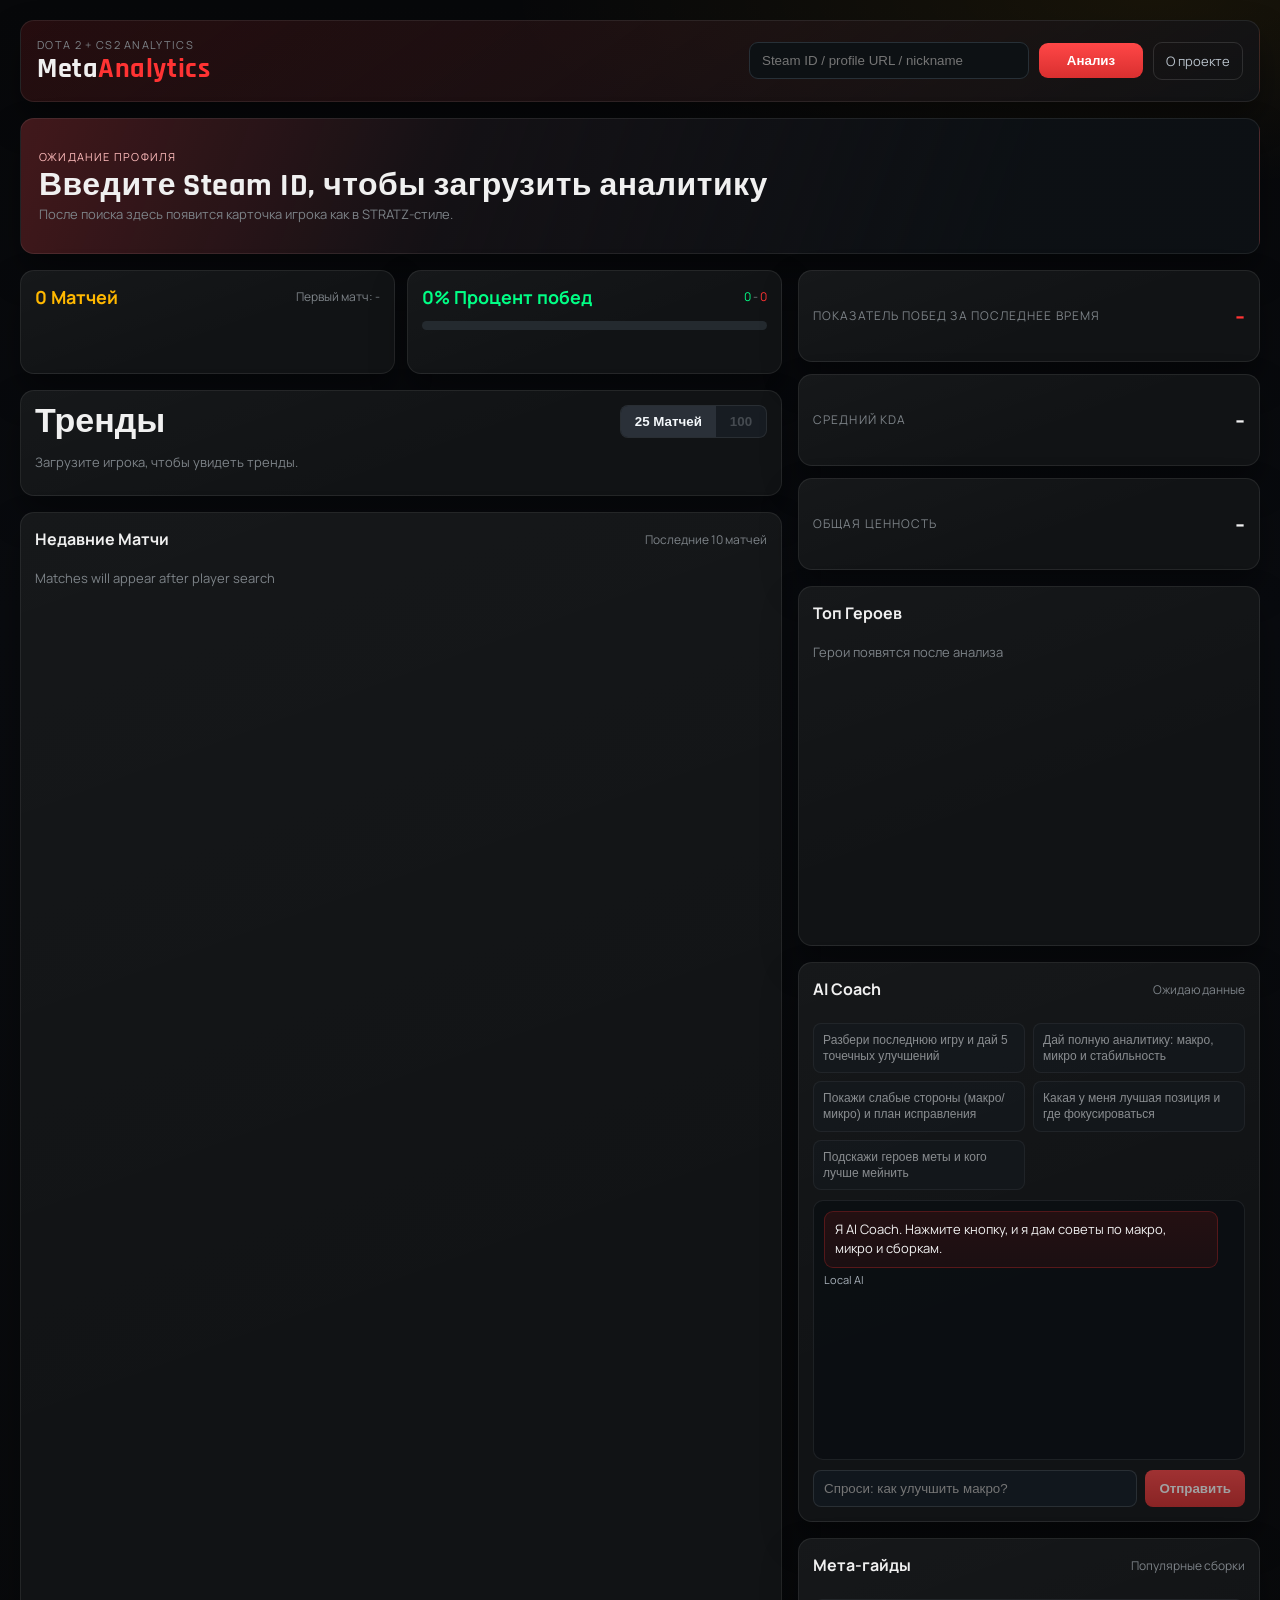
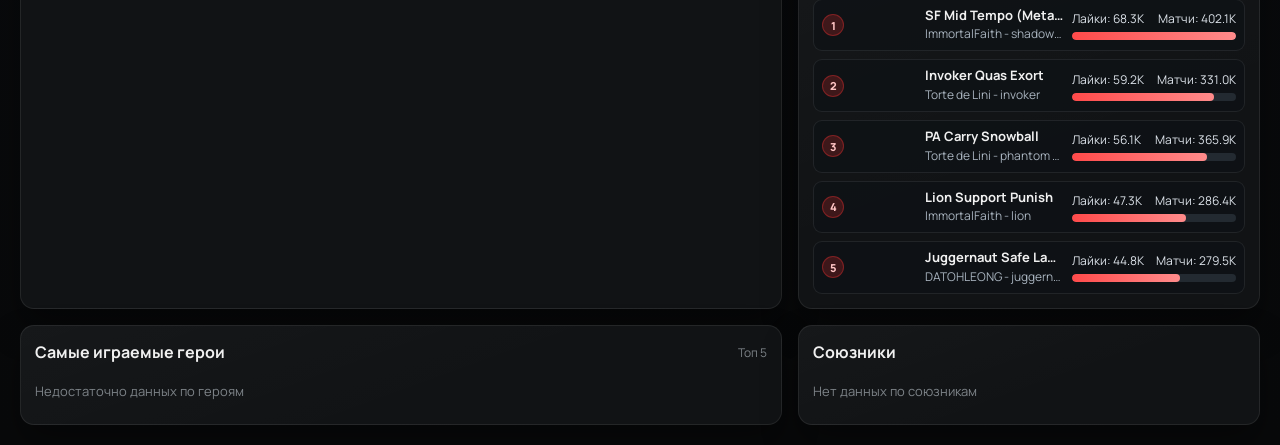
==== templates/index.html @ 041ebafa "Meta Analytics: рабочая версия, готовая к деплою Структура приведена к раскладке, которую ожидает Fa" ====
﻿<!DOCTYPE html>
<html lang="ru">
<head>
    <meta charset="UTF-8">
    <meta name="viewport" content="width=device-width, initial-scale=1.0">
    <title>Meta Analytics</title>
    <link rel="stylesheet" href="/static/style.css?v=dashboard-stability-v6">
    <script src="/static/vendor/react.production.min.js"></script>
    <script src="/static/vendor/react-dom.production.min.js"></script>
    <script src="/static/vendor/babel.min.js"></script>
</head>
<body>
    <div id="root">
        <div class="panel error-panel">Загрузка интерфейса Meta Analytics...</div>
    </div>

    <script type="text/babel" data-presets="env,react" src="/static/components/AppHeader.js?v=dashboard-stability-v6"></script>
    <script type="text/babel" data-presets="env,react" src="/static/components/PlayerBanner.js?v=dashboard-stability-v6"></script>
    <script type="text/babel" data-presets="env,react" src="/static/components/PerformanceStrip.js?v=dashboard-stability-v6"></script>
    <script type="text/babel" data-presets="env,react" src="/static/components/OverviewCards.js?v=dashboard-stability-v6"></script>
    <script type="text/babel" data-presets="env,react" src="/static/components/TopHeroesCard.js?v=dashboard-stability-v6"></script>
    <script type="text/babel" data-presets="env,react" src="/static/components/MatchesTable.js?v=dashboard-stability-v6"></script>
    <script type="text/babel" data-presets="env,react" src="/static/components/TrendsPanel.js?v=dashboard-stability-v6"></script>
    <script type="text/babel" data-presets="env,react" src="/static/components/MostPlayedHeroesPanel.js?v=dashboard-stability-v6"></script>
    <script type="text/babel" data-presets="env,react" src="/static/components/AlliesPanel.js?v=dashboard-stability-v6"></script>
    <script type="text/babel" data-presets="env,react" src="/static/components/ActivityPanel.js?v=dashboard-stability-v6"></script>
    <script type="text/babel" data-presets="env,react" src="/static/components/AICoachPanel.js?v=dashboard-stability-v6"></script>
    <script type="text/babel" data-presets="env,react" src="/static/components/MetaGuidesPanel.js?v=dashboard-stability-v6"></script>
    <script type="text/babel" data-presets="env,react" src="/static/script.js?v=dashboard-stability-v6"></script>
    <script>
        window.setTimeout(function () {
            var root = document.getElementById("root");
            if (!root) return;
            var hasApp = root.querySelector(".app-shell");
            var hasKnownError = root.querySelector(".error-panel");
            if (!hasApp && hasKnownError && root.textContent.indexOf("Загрузка интерфейса") >= 0) {
                root.innerHTML =
                    '<div class="panel error-panel">Интерфейс не загрузился. Обновите страницу. Если проблема повторится, перезапустите локальный сервер.</div>';
            }
        }, 8000);
    </script>
</body>
</html>
---- static/style.css ----
﻿@import url("https://fonts.googleapis.com/css2?family=Manrope:wght@400;600;700;800&family=Rajdhani:wght@600;700&display=swap");

:root {
    --bg-dark: #08090a;
    --bg-soft: #0c1014;
    --card-bg: #111315;
    --card-bg-soft: #13181c;
    --accent-red: #ff3333;
    --accent-red-soft: rgba(255, 51, 51, 0.18);
    --text-main: #f0f0f0;
    --text-dim: #7d8388;
    --border-soft: rgba(255, 255, 255, 0.08);
    --good: #00ff85;
    --warn: #ffb800;
    --layout-main: 1.65fr;
    --layout-side: 1fr;
    --panel-gap: 16px;
    --panel-pad: 14px;
}

* {
    box-sizing: border-box;
}

body {
    margin: 0;
    padding: 20px;
    color: var(--text-main);
    font-family: "Manrope", sans-serif;
    background:
        radial-gradient(1200px 360px at 10% -20%, rgba(255, 51, 51, 0.14), transparent 70%),
        radial-gradient(900px 260px at 90% 0%, rgba(255, 184, 0, 0.07), transparent 72%),
        linear-gradient(180deg, #07080a, #090b0f 30%, #08090a 100%);
}

.app-shell {
    max-width: 1360px;
    margin: 0 auto;
    display: grid;
    gap: 16px;
}

.panel {
    background: linear-gradient(160deg, rgba(255, 255, 255, 0.02), transparent 60%), var(--card-bg);
    border: 1px solid var(--border-soft);
    border-radius: 14px;
    box-shadow: 0 18px 35px rgba(0, 0, 0, 0.35);
}

.top-nav {
    padding: 16px;
    display: flex;
    justify-content: space-between;
    align-items: center;
    gap: 14px;
    background: linear-gradient(145deg, rgba(255, 51, 51, 0.12), rgba(17, 19, 21, 0.95));
}

.brand-block {
    display: grid;
    gap: 2px;
}

.brand-eyebrow {
    margin: 0;
    color: var(--text-dim);
    font-size: 11px;
    text-transform: uppercase;
    letter-spacing: 0.12em;
}

.brand-title {
    margin: 0;
    font-size: 28px;
    line-height: 1.1;
    font-weight: 800;
    font-family: "Rajdhani", sans-serif;
    letter-spacing: 0.02em;
}

.brand-title a {
    color: inherit;
    text-decoration: none;
}

.brand-title span {
    color: var(--accent-red);
}

.search-controls {
    display: flex;
    gap: 10px;
    align-items: center;
}

.search-input {
    min-width: 280px;
    background: #0d1114;
    border: 1px solid #273037;
    color: var(--text-main);
    padding: 10px 12px;
    border-radius: 9px;
    outline: none;
    transition: border-color 0.2s ease, box-shadow 0.2s ease;
}

.search-input:focus {
    border-color: rgba(255, 51, 51, 0.5);
    box-shadow: 0 0 0 3px rgba(255, 51, 51, 0.13);
}

.search-button {
    border: none;
    border-radius: 9px;
    background: linear-gradient(180deg, #ff4747, #d92f2f);
    color: #fff;
    padding: 10px 16px;
    font-weight: 700;
    cursor: pointer;
    min-width: 104px;
    transition: transform 0.15s ease, filter 0.2s ease;
}

.search-button:hover {
    filter: brightness(1.06);
}

.search-button:active {
    transform: translateY(1px);
}

.search-button:disabled {
    opacity: 0.7;
    cursor: not-allowed;
}

.search-link {
    color: #b8c1ca;
    text-decoration: none;
    font-size: 13px;
    border: 1px solid rgba(255, 255, 255, 0.12);
    border-radius: 9px;
    padding: 9px 12px;
    transition: border-color 0.2s ease, color 0.2s ease;
}

.search-link:hover {
    color: #f0f4f7;
    border-color: rgba(0, 255, 133, 0.45);
}

.error-panel {
    padding: 12px 14px;
    border-color: rgba(255, 51, 51, 0.5);
    background: linear-gradient(160deg, rgba(255, 51, 51, 0.16), rgba(34, 16, 16, 0.95));
    color: #ffd5d5;
}

.hero-banner {
    padding: 18px;
    display: flex;
    justify-content: space-between;
    align-items: center;
    gap: 16px;
    background:
        linear-gradient(110deg, rgba(255, 51, 51, 0.22), rgba(255, 51, 51, 0.03) 35%, rgba(12, 16, 20, 0.95) 80%),
        var(--bg-soft);
}

.hero-banner-empty {
    min-height: 136px;
}

.hero-banner-main {
    display: flex;
    align-items: center;
    gap: 14px;
}

.hero-avatar {
    width: 88px;
    height: 88px;
    border-radius: 14px;
    border: 2px solid rgba(255, 51, 51, 0.55);
}

.hero-status {
    margin: 0;
    color: #ffbcbc;
    font-size: 11px;
    text-transform: uppercase;
    letter-spacing: 0.11em;
}

.hero-name {
    margin: 4px 0 2px;
    font-size: 32px;
    line-height: 1.1;
    font-family: "Rajdhani", sans-serif;
    letter-spacing: 0.015em;
}

.hero-subline {
    margin: 0;
    color: var(--text-dim);
    font-size: 13px;
}

.hero-banner-meta {
    display: grid;
    grid-template-columns: repeat(4, minmax(120px, 1fr));
    gap: 10px;
    width: min(640px, 100%);
}

.hero-meta-item {
    background: rgba(17, 19, 21, 0.78);
    border: 1px solid rgba(255, 255, 255, 0.1);
    border-radius: 10px;
    padding: 10px;
    display: grid;
    gap: 4px;
}

.hero-meta-item span {
    color: var(--text-dim);
    font-size: 12px;
}

.hero-meta-item b {
    font-size: 16px;
}

.rank-value {
    display: flex;
    align-items: center;
    gap: 8px;
    min-width: 0;
}

.rank-icon-image-wrap {
    position: relative;
    width: 38px;
    height: 38px;
    flex-shrink: 0;
    display: grid;
    place-items: center;
}

.rank-medal-image {
    width: 100%;
    height: 100%;
    object-fit: contain;
    display: block;
    filter: drop-shadow(0 2px 6px rgba(0, 0, 0, 0.45));
}

.rank-star-row {
    position: absolute;
    top: -9px;
    left: 50%;
    transform: translateX(-50%);
    display: flex;
    align-items: center;
    gap: 1px;
}

.rank-star-dot {
    width: 8px;
    height: 8px;
    object-fit: contain;
    filter: drop-shadow(0 1px 2px rgba(0, 0, 0, 0.45));
}

.hero-meta-item b.rank-label {
    white-space: normal;
    overflow: visible;
    text-overflow: clip;
    line-height: 1.1;
    font-size: 13px;
    word-break: break-word;
}

.dashboard-grid {
    display: grid;
    grid-template-columns: minmax(0, var(--layout-main)) minmax(0, var(--layout-side));
    gap: var(--panel-gap);
    align-items: stretch;
}

.dashboard-main,
.dashboard-side {
    display: grid;
    gap: var(--panel-gap);
    align-content: stretch;
}

.dashboard-main {
    grid-template-rows: auto auto minmax(0, 1fr);
}

.dashboard-side {
    align-content: start;
}

.dashboard-main > .panel,
.dashboard-side > .panel,
.dashboard-side > section {
    width: 100%;
    align-self: start;
}

.performance-strip {
    display: grid;
    grid-template-columns: repeat(2, minmax(0, 1fr));
    gap: 12px;
}

.strip-card {
    padding: 14px;
    min-height: 104px;
}

.strip-head {
    display: flex;
    justify-content: space-between;
    align-items: center;
    gap: 10px;
    flex-wrap: wrap;
}

.strip-highlight {
    font-weight: 700;
    font-size: 18px;
}

.strip-highlight.gold {
    color: var(--warn);
}

.strip-highlight.green       {
    color: var(--good);
}

.strip-dim {
    color: var(--text-dim);
    font-size: 12px;
}

.tick-row {
    margin-top: 12px;
    display: grid;
    grid-template-columns: repeat(56, minmax(0, 1fr));
    gap: 2px;
    height: 9px;
}

.match-tick {
    background: linear-gradient(180deg, #ffd15d, #ffb800);
    border-radius: 2px;
    opacity: 0.78;
}

.wr-progress-bg {
    margin-top: 12px;
    background: #242a2f;
    height: 9px;
    border-radius: 999px;
    overflow: hidden;
}

.wr-progress-fill {
    height: 100%;
    background: linear-gradient(90deg, #00d46f, #00ff85);
    box-shadow: 0 0 16px rgba(0, 255, 133, 0.32);
}

.wins-count {
    color: var(--good);
}

.losses-count {
    color: var(--accent-red);
}

.panel-title-row {
    display: flex;
    justify-content: space-between;
    align-items: center;
    gap: 10px;
    margin-bottom: 10px;
    min-height: 26px;
}

.panel-title-row h3 {
    margin: 0;
    font-size: 16px;
    line-height: 1.2;
}

.panel-subtitle {
    color: var(--text-dim);
    font-size: 12px;
    white-space: nowrap;
    overflow: hidden;
    text-overflow: ellipsis;
}

.panel-placeholder {
    margin: 6px 0 10px;
    color: var(--text-dim);
    font-size: 13px;
}

.chart-panel {
    padding: 14px;
    min-height: 310px;
}

.chart-canvas {
    position: relative;
    width: 100% !important;
    height: 250px !important;
    display: block;
}

.radar-card .chart-canvas {
    height: 280px !important;
}

.chart-muted {
    opacity: 0.3;
}

.overview-cards {
    display: grid;
    gap: 12px;
}

.overview-card {
    padding: var(--panel-pad);
    display: flex;
    justify-content: space-between;
    align-items: center;
    gap: 10px;
    min-height: 92px;
}

.overview-label {
    font-size: 12px;
    text-transform: uppercase;
    letter-spacing: 0.09em;
    color: var(--text-dim);
}

.overview-value {
    font-size: 24px;
    line-height: 1;
}

.accent-red {
    color: var(--accent-red);
}

.top-heroes-card {
    padding: var(--panel-pad);
    min-height: 360px;
}

.top-heroes-grid {
    display: grid;
    gap: 10px;
}

.hero-card {
    display: flex;
    align-items: center;
    gap: 10px;
    background: var(--card-bg-soft);
    border: 1px solid rgba(255, 255, 255, 0.06);
    border-radius: 10px;
    padding: 8px;
}

.hero-card img {
    width: 52px;
    height: 30px;
    border-radius: 6px;
    object-fit: cover;
}

.hero-card-placeholder {
    opacity: 0.62;
}

.hero-placeholder-thumb {
    width: 52px;
    height: 30px;
    border-radius: 6px;
    background: #20272e;
}

.hero-meta {
    display: grid;
    line-height: 1.1;
}

.hero-meta strong {
    font-size: 16px;
}

.hero-meta span {
    color: var(--text-dim);
    font-size: 12px;
}

.matches-panel {
    padding: var(--panel-pad);
    display: grid;
    grid-template-rows: auto 1fr;
    min-height: clamp(520px, 58vh, 760px);
}

.dashboard-main > .matches-panel {
    align-self: stretch;
}

.matches-list {
    display: grid;
    gap: 7px;
    align-content: start;
    overflow-y: auto;
    padding-right: 4px;
}

.match-row-card {
    display: grid;
    grid-template-columns: minmax(0, 1fr) minmax(140px, 0.9fr) auto;
    gap: 12px;
    align-items: center;
    padding: 8px 10px;
    border-radius: 10px;
    background: linear-gradient(100deg, rgba(255, 255, 255, 0.035), rgba(255, 255, 255, 0.01));
    border: 1px solid rgba(255, 255, 255, 0.07);
}

.match-left {
    display: flex;
    align-items: center;
    gap: 10px;
    min-width: 0;
}

.match-hero-large {
    width: 72px;
    height: 42px;
    border-radius: 6px;
    object-fit: cover;
    border: 1px solid rgba(255, 255, 255, 0.12);
    flex-shrink: 0;
}

.match-main {
    display: grid;
    gap: 3px;
    min-width: 0;
}

.match-line-top {
    display: flex;
    align-items: center;
    gap: 7px;
    flex-wrap: wrap;
}

.match-result-pill {
    min-width: 24px;
    padding: 2px 7px;
    border-radius: 5px;
    font-size: 11px;
    font-weight: 800;
    text-align: center;
}

.match-result-pill.win {
    color: #06160d;
    background: #27e47f;
}

.match-result-pill.loss {
    color: #ffe7e7;
    background: #cf3445;
}

.match-level {
    font-size: 11px;
    color: #d5dbe2;
    background: #20262c;
    border: 1px solid rgba(255, 255, 255, 0.1);
    border-radius: 999px;
    padding: 1px 7px;
}

.match-mode-chip {
    font-size: 11px;
    color: #e7ecf2;
    background: #1a2129;
    border: 1px solid rgba(255, 255, 255, 0.1);
    border-radius: 999px;
    padding: 1px 8px;
}

.match-kda-row {
    display: flex;
    align-items: center;
    gap: 10px;
}

.match-kda {
    font-size: 16px;
    font-weight: 700;
    letter-spacing: 0.01em;
}

.match-impact {
    font-size: 13px;
    font-weight: 700;
}

.match-impact.win {
    color: var(--good);
}

.match-impact.loss {
    color: var(--accent-red);
}

.match-date-row {
    color: var(--text-dim);
    font-size: 12px;
}

.match-items-row {
    display: flex;
    align-items: center;
    gap: 5px;
    flex-wrap: wrap;
    min-width: 0;
}

.match-item {
    width: 34px;
    height: 24px;
    border-radius: 4px;
    overflow: hidden;
    background: #161d24;
    border: 1px solid rgba(255, 255, 255, 0.12);
    display: grid;
    place-items: center;
}

.match-item.neutral {
    border-color: rgba(165, 121, 255, 0.75);
    box-shadow: 0 0 0 1px rgba(165, 121, 255, 0.26);
}

.match-item.empty {
    border-style: dashed;
    border-color: rgba(255, 255, 255, 0.09);
    background: #11161b;
    opacity: 0.7;
}

.match-item img {
    width: 100%;
    height: 100%;
    object-fit: cover;
}

.match-item-fallback {
    color: #8e98a2;
    font-size: 12px;
    font-weight: 700;
}

.match-right {
    display: grid;
    justify-items: end;
    gap: 4px;
    white-space: nowrap;
}

.match-duration {
    font-size: 15px;
    font-weight: 700;
}

.match-ago {
    color: var(--text-dim);
    font-size: 12px;
}

.features-grid {
    display: grid;
    grid-template-columns: minmax(0, var(--layout-main)) minmax(0, var(--layout-side));
    gap: var(--panel-gap);
    align-items: stretch;
}

.most-played-panel,
.allies-panel,
.activity-panel {
    padding: var(--panel-pad);
}

.features-grid > .panel {
    align-self: stretch;
}

.most-played-panel,
.allies-panel {
    display: grid;
    grid-template-rows: auto 1fr;
    align-content: start;
}

.stats-list {
    display: grid;
    gap: 10px;
}

.stats-row-header {
    background: transparent;
    border: none;
    border-radius: 0;
    padding: 0 8px;
    min-height: auto;
}

.stats-head-cell {
    color: #9aa4af;
    font-size: 11px;
    text-transform: uppercase;
    letter-spacing: 0.07em;
    font-weight: 700;
}

.stats-row {
    display: grid;
    grid-template-columns: minmax(0, 1.3fr) minmax(130px, 1fr) minmax(120px, 1fr);
    gap: 12px;
    align-items: center;
    background: rgba(15, 18, 22, 0.78);
    border: 1px solid rgba(255, 255, 255, 0.05);
    border-radius: 10px;
    padding: 8px;
}

.ally-row {
    grid-template-columns: minmax(0, 1fr) minmax(110px, 0.85fr) minmax(90px, 0.75fr);
}

.stats-entity {
    display: flex;
    align-items: center;
    gap: 10px;
    min-width: 0;
}

.stats-hero-img {
    width: 64px;
    height: 36px;
    object-fit: cover;
    border-radius: 6px;
}

.stats-ally-img,
.stats-ally-fallback {
    width: 42px;
    height: 42px;
    border-radius: 8px;
}

.stats-ally-img {
    object-fit: cover;
}

.stats-ally-fallback {
    display: grid;
    place-items: center;
    font-weight: 700;
    background: #252c33;
    color: #d7dee5;
}

.stats-name {
    font-size: 14px;
    white-space: nowrap;
    overflow: hidden;
    text-overflow: ellipsis;
    max-width: 130px;
}

.stats-sub {
    font-size: 12px;
    color: var(--text-dim);
}

.stats-track-block {
    display: grid;
    gap: 4px;
    min-width: 0;
}

.stats-value {
    font-size: 13px;
    font-weight: 600;
}

.stats-value.good {
    color: var(--good);
}

.stats-value.bad {
    color: var(--accent-red);
}

.stats-value.warm {
    color: #dbc531;
}

.stats-track {
    width: 100%;
    height: 10px;
    border-radius: 999px;
    background: #23292f;
    overflow: hidden;
}

.stats-track.warm {
    background: #2a2a1f;
}

.stats-fill {
    height: 100%;
    border-radius: inherit;
}

.stats-fill.good {
    background: linear-gradient(90deg, #1db954, #22d164);
}

.stats-fill.bad {
    background: linear-gradient(90deg, #ff3333, #d8263a);
}

.stats-fill.warm {
    background: linear-gradient(90deg, #d2bd2a, #f0dd5a);
}

.activity-title-row {
    align-items: flex-start;
}

.activity-panel .activity-header {
    display: flex;
    flex-direction: column; 
    gap: 6px; 
    margin-bottom: 12px;
}

.activity-panel .activity-header h3 {
    font-size: 19px; 
    margin: 0;
    color: #f0f0f0;
}

.activity-panel .activity-stats-row {
    display: flex;
    align-items: center;
    gap: 10px; 
    
    font-size: 14px; 
    font-weight: 500;
}

.activity-panel .activity-status-label {
    font-weight: 700;
}

.activity-panel .activity-status-label.low {
    color: #ff4b5f;
}

.activity-panel .activity-status-label.medium {
    color: #f0cf47;
}

.activity-panel .activity-status-label.high {
    color: #1fdf80;
}

.activity-panel .activity-separator {
    color: var(--text-dim);
    opacity: 0.6;
}

.activity-panel .activity-match-count {
    color: var(--text-dim);
}
.activity-panel .panel-title-row h3 {
    font-size: 32px;
    line-height: 0.98;
    font-family: "Rajdhani", sans-serif;
}

.activity-total {
    display: grid;
    justify-items: end;
    text-align: right;
    line-height: 1;
    gap: 3px;
}

.activity-total strong {
    font-size: 28px;
    font-family: "Rajdhani", sans-serif;
}

.activity-total span {
    color: var(--text-dim);
    font-size: 12px;
    letter-spacing: 0.03em;
}

.activity-heatmap-wrap {
    overflow-x: auto;
    padding-bottom: 4px;
}
.activity-heatmap-container {
    display: flex;
    flex-direction: column;
    gap: 8px;
}

.activity-months {
    display: grid;
    font-size: 11px;
    color: var(--text-dim);
}

.activity-grid {
    display: grid;
    grid-template-rows: repeat(7, 1fr);
    gap: 4px;
    grid-auto-flow: column; 
}

.activity-cell {
    width: 12px; 
    height: 12px;
    border-radius: 2px;
    background-color: rgba(255, 255, 255, 0.05); 
}

.activity-cell.level-1 { background-color: rgba(255, 51, 51, 0.2); } 
.activity-cell.level-2 { background-color: rgba(255, 51, 51, 0.5); } 
.activity-cell.level-3 { background-color: rgba(255, 51, 51, 0.8); } 
.activity-cell.level-4 { background-color: rgba(255, 51, 51, 1); }

.activity-grid {
    --weeks: 53;
    display: grid;
    grid-template-columns: repeat(var(--weeks), 7px);
    grid-template-rows: repeat(7, 7px);
    gap: 2px;
    width: max-content;
}

.activity-cell {
    width: 7px;
    height: 7px;
    border-radius: 2px;
    background: #171c20;
    border: 1px solid rgba(255, 255, 255, 0.03);
}

.activity-cell.intensity-0 {
    background: #0f1318;
}

.activity-cell.intensity-1 {
    background: #2a9d2a;
}

.activity-cell.intensity-2 {
    background: #7fbe14;
}

.activity-cell.intensity-3 {
    background: #c7be1a;
}

.activity-cell.intensity-4 {
    background: #d88a14;
}

.activity-months {
    --weeks: 53;
    margin-top: 8px;
    display: grid;
    grid-template-columns: repeat(var(--weeks), 7px);
    gap: 2px;
    width: max-content;
}

.activity-month-label {
    color: #a5adb6;
    font-size: 11px;
    transform: translateX(-2px);
}

.activity-footer {
    margin-top: 8px;
    color: var(--text-dim);
    font-size: 12px;
}

.ai-coach-panel {
    padding: var(--panel-pad);
    min-height: 560px;
    display: grid;
    grid-template-rows: auto auto 1fr auto;
    gap: 10px;
}

.ai-prompt-grid {
    display: grid;
    grid-template-columns: repeat(2, minmax(0, 1fr));
    gap: 8px;
}

.ai-prompt-btn {
    border: 1px solid rgba(255, 255, 255, 0.1);
    background: #141a20;
    color: #e9edf1;
    border-radius: 8px;
    padding: 8px 9px;
    text-align: left;
    font-size: 12px;
    line-height: 1.35;
    cursor: pointer;
}

.ai-prompt-btn:hover {
    border-color: rgba(255, 51, 51, 0.5);
    background: #1b1518;
}

.ai-prompt-btn:disabled {
    opacity: 0.55;
    cursor: not-allowed;
}

.ai-chat-feed {
    border: 1px solid rgba(255, 255, 255, 0.08);
    border-radius: 10px;
    background: rgba(10, 14, 18, 0.75);
    padding: 10px;
    display: grid;
    align-content: start;
    gap: 8px;
    overflow-y: auto;
    max-height: 360px;
}

.ai-msg {
    display: grid;
    gap: 4px;
}

.ai-msg.user {
    justify-items: end;
}

.ai-msg-body {
    padding: 8px 10px;
    border-radius: 9px;
    max-width: 96%;
    line-height: 1.5;
    font-size: 13px;
    white-space: normal;
    word-wrap: break-word;
}

.ai-msg-body strong {
    color: #ff6b6b;
    font-weight: 700;
}

.ai-msg-body em {
    color: #ffc56b;
    font-style: italic;
}

.ai-msg-body code {
    background: rgba(255, 255, 255, 0.08);
    padding: 1px 5px;
    border-radius: 4px;
    font-size: 12px;
    font-family: "Consolas", monospace;
}

.ai-msg-body ul, .ai-msg-body ol {
    margin: 4px 0;
    padding-left: 18px;
}

.ai-msg-body li {
    margin: 2px 0;
}

.ai-msg.user .ai-msg-body {
    background: linear-gradient(180deg, #1f2831, #161d25);
    border: 1px solid rgba(255, 255, 255, 0.12);
}

.ai-msg.assistant .ai-msg-body {
    background: linear-gradient(180deg, #241012, #1b0f12);
    border: 1px solid rgba(255, 51, 51, 0.24);
}

.ai-msg-source {
    font-size: 11px;
    color: #a8b1ba;
}

.ai-msg-source.llm {
    color: #ff5d6e;
}

.ai-loading {
    color: var(--text-dim);
    font-size: 12px;
}

.ai-input-row {
    display: flex;
    gap: 8px;
}

.ai-input {
    flex: 1;
    min-width: 0;
    border-radius: 8px;
    border: 1px solid rgba(255, 255, 255, 0.1);
    background: #11171d;
    color: #f0f4f7;
    padding: 10px;
}

.ai-input:focus {
    outline: none;
    border-color: rgba(255, 51, 51, 0.5);
    box-shadow: 0 0 0 2px rgba(255, 51, 51, 0.14);
}

.ai-send-btn {
    border: none;
    border-radius: 8px;
    background: linear-gradient(180deg, #ff4747, #d92f2f);
    color: #fff;
    font-weight: 700;
    padding: 0 14px;
    cursor: pointer;
}

.ai-send-btn:disabled {
    opacity: 0.6;
    cursor: not-allowed;
}

.meta-guides-panel {
    padding: var(--panel-pad);
    min-height: 350px;
    display: grid;
    align-content: start;
    gap: 10px;
    align-self: start;
}

.meta-guides-list {
    display: grid;
    gap: 8px;
}

.meta-guide-row {
    display: grid;
    grid-template-columns: 28px minmax(0, 1fr) minmax(155px, 0.8fr);
    gap: 9px;
    align-items: center;
    padding: 8px;
    border-radius: 9px;
    background: rgba(14, 18, 22, 0.8);
    border: 1px solid rgba(255, 255, 255, 0.08);
}

.meta-guide-rank {
    width: 22px;
    height: 22px;
    border-radius: 999px;
    display: grid;
    place-items: center;
    font-size: 11px;
    font-weight: 800;
    color: #ffc4c4;
    background: rgba(255, 51, 51, 0.2);
    border: 1px solid rgba(255, 51, 51, 0.35);
}

.meta-guide-main {
    display: flex;
    align-items: center;
    gap: 8px;
    min-width: 0;
}

.meta-guide-hero {
    width: 58px;
    height: 34px;
    border-radius: 6px;
    object-fit: cover;
    border: 1px solid rgba(255, 255, 255, 0.12);
}

.meta-guide-text {
    min-width: 0;
    display: grid;
    gap: 2px;
}

.meta-guide-text strong {
    font-size: 13px;
    line-height: 1.2;
    white-space: nowrap;
    overflow: hidden;
    text-overflow: ellipsis;
}

.meta-guide-text span {
    font-size: 12px;
    color: #a8b3be;
    white-space: nowrap;
    overflow: hidden;
    text-overflow: ellipsis;
}

.meta-guide-stats {
    display: grid;
    gap: 5px;
}

.meta-guide-numbers {
    display: flex;
    align-items: center;
    justify-content: space-between;
    gap: 8px;
    color: #dde3ea;
    font-size: 12px;
}

.meta-guide-numbers span {
    white-space: nowrap;
}

.meta-guide-track {
    height: 8px;
    border-radius: 999px;
    background: #232a31;
    overflow: hidden;
}

.meta-guide-fill {
    height: 100%;
    border-radius: inherit;
    background: linear-gradient(90deg, #ff4a4a, #ff8b8b);
}

@media (max-width: 1180px) {
    .dashboard-grid {
        grid-template-columns: 1fr;
    }

    .features-grid {
        grid-template-columns: 1fr;
    }

    .dashboard-side {
        grid-template-columns: 1fr;
        align-items: start;
    }
}

@media (max-width: 900px) {
    .hero-banner {
        flex-direction: column;
        align-items: flex-start;
    }

    .hero-banner-meta {
        width: 100%;
    }

    .dashboard-side {
        grid-template-columns: 1fr;
    }

    .performance-strip {
        grid-template-columns: 1fr;
    }

    .stats-row,
    .ally-row {
        grid-template-columns: 1fr;
    }

    .stats-row-header {
        display: none;
    }

    .match-row-card {
        grid-template-columns: 1fr;
        gap: 10px;
    }

    .matches-panel {
        min-height: auto;
    }

    .match-right {
        justify-items: start;
    }

    .activity-panel .panel-title-row h3 {
        font-size: 26px;
    }

    .activity-total strong {
        font-size: 22px;
    }

    .activity-grid {
        grid-template-columns: repeat(var(--weeks), 6px);
        grid-template-rows: repeat(7, 6px);
    }

    .activity-cell {
        width: 6px;
        height: 6px;
    }

    .activity-months {
        grid-template-columns: repeat(var(--weeks), 6px);
    }

    .ai-prompt-grid {
        grid-template-columns: 1fr;
    }

    .ai-coach-panel {
        min-height: 460px;
    }

    .meta-guide-row {
        grid-template-columns: minmax(0, 1fr);
    }

    .meta-guide-numbers {
        justify-content: flex-start;
        gap: 12px;
    }

    .meta-guide-rank {
        display: none;
    }
}

@media (max-width: 700px) {
    body {
        padding: 12px;
    }

    .top-nav {
        flex-direction: column;
        align-items: stretch;
    }

    .search-controls {
        width: 100%;
        flex-direction: column;
    }

    .search-input,
    .search-button {
        width: 100%;
        min-width: 0;
    }

    .brand-title {
        font-size: 24px;
    }

    .hero-name {
        font-size: 24px;
    }

    .hero-banner-meta {
        grid-template-columns: 1fr;
    }
}

.trends-panel {
    padding: var(--panel-pad);
}

.trends-header {
    display: flex;
    justify-content: space-between;
    align-items: center;
    gap: 12px;
    margin-bottom: 14px;
}

.trends-header h3 {
    margin: 0;
    font-size: 34px;
    line-height: 1;
    font-family: "Rajdhani", sans-serif;
}

.window-switch {
    display: flex;
    background: #171c22;
    border: 1px solid rgba(255, 255, 255, 0.08);
    border-radius: 8px;
    overflow: hidden;
}

.window-btn {
    border: none;
    background: transparent;
    color: var(--text-dim);
    padding: 8px 14px;
    font-weight: 700;
    cursor: pointer;
}

.window-btn.active {
    background: #2a3038;
    color: #f4f8fb;
}

.window-btn:disabled {
    opacity: 0.45;
    cursor: not-allowed;
}

.wheel-layout {
    display: grid;
    justify-content: center;
    margin-bottom: 14px;
}

.trend-wheel-wrap {
    position: relative;
    width: 340px;
    height: 340px;
}

.trend-wheel-svg {
    width: 340px;
    height: 340px;
    display: block;
}

.wheel-outer-ring {
    fill: #11161b;
    stroke: rgba(255, 255, 255, 0.09);
    stroke-width: 1;
}

.wheel-inner-hole {
    fill: #0b0f13;
    stroke: rgba(255, 255, 255, 0.08);
    stroke-width: 1;
}

.wheel-center-value {
    position: absolute;
    left: 50%;
    top: 50%;
    transform: translate(-50%, -50%);
    display: grid;
    justify-items: center;
    text-align: center;
}

.wheel-center-value span {
    font-size: 26px;
    font-weight: 800;
    font-family: "Rajdhani", sans-serif;
}

.wheel-center-value small {
    color: var(--text-dim);
    font-size: 12px;
}

.wheel-stat-icon {
    position: absolute;
    transform: translate(-50%, -50%);
    width: 28px;
    height: 28px;
    border-radius: 999px;
    display: grid;
    place-items: center;
    background: rgba(11, 15, 19, 0.95);
    border: 1px solid rgba(255, 255, 255, 0.12);
    font-size: 14px;
}

.wheel-hero-icon {
    position: absolute;
    transform: translate(-50%, -50%);
    width: 20px;
    height: 20px;
    border-radius: 999px;
    border: 1px solid rgba(255, 255, 255, 0.25);
    object-fit: cover;
    background: #111;
}

.wheel-context-hint {
    margin-top: 8px;
    display: flex;
    flex-wrap: wrap;
    justify-content: center;
    gap: 6px;
}

.legend-chip {
    font-size: 11px;
    line-height: 1;
    padding: 5px 8px;
    border-radius: 999px;
    border: 1px solid rgba(255, 255, 255, 0.14);
    background: rgba(11, 15, 19, 0.72);
    color: #c9d1da;
}

.legend-chip.benchmark {
    border-style: dashed;
    border-color: rgba(206, 214, 224, 0.45);
    color: #b8c2ce;
}

.legend-chip.high {
    border-color: rgba(28, 225, 124, 0.7);
    color: #83f0b5;
}

.legend-chip.medium {
    border-color: rgba(241, 204, 67, 0.7);
    color: #f7dd84;
}

.legend-chip.low {
    border-color: rgba(255, 102, 77, 0.7);
    color: #ffb2a2;
}

.trend-bars-wrap {
    display: grid;
    gap: 8px;
    margin-top: 4px;
}

.trend-bars {
    display: grid;
    grid-auto-flow: column;
    grid-auto-columns: 8px;
    gap: 5px;
    align-items: end;
    min-height: 74px;
    background: rgba(10, 14, 18, 0.75);
    border: 1px solid rgba(255, 255, 255, 0.06);
    border-radius: 8px;
    padding: 8px;
    overflow-x: auto;
}

.trend-bar {
    width: 100%;
    border-radius: 3px;
    min-height: 12px;
}

.trend-bar.win {
    height: 48px;
    background: linear-gradient(180deg, #1ff28c, #0fd46f);
}

.trend-bar.loss {
    height: 28px;
    background: linear-gradient(180deg, #ff4a4a, #db2d3e);
}

.trend-dots {
    display: grid;
    grid-auto-flow: column;
    grid-auto-columns: 8px;
    gap: 5px;
    padding: 0 8px;
    overflow-x: auto;
}

.trend-dot {
    width: 7px;
    height: 7px;
    border-radius: 999px;
}

.trend-dot.win {
    background: #20e980;
}

.trend-dot.loss {
    background: #ff3344;
}

.trend-summary-grid {
    margin-top: 14px;
    display: grid;
    grid-template-columns: repeat(2, minmax(0, 1fr));
    gap: 10px;
}

.trend-summary-item {
    background: rgba(14, 18, 23, 0.8);
    border: 1px solid rgba(255, 255, 255, 0.06);
    border-radius: 10px;
    padding: 10px;
    display: grid;
    gap: 3px;
}

.trend-summary-item span {
    color: var(--text-dim);
    font-size: 12px;
}

.trend-summary-item b {
    font-size: 21px;
    font-family: "Rajdhani", sans-serif;
    letter-spacing: 0.01em;
}

.trend-summary-item i {
    font-style: normal;
    margin-left: 6px;
    font-size: 17px;
}

.lane-record-value {
    display: flex;
    align-items: flex-end;
    gap: 8px;
    flex-wrap: wrap;
}

.lane-chunk {
    display: inline-flex;
    align-items: baseline;
    gap: 5px;
}

.lane-caption {
    font-size: 10px;
    letter-spacing: 0.05em;
    text-transform: uppercase;
    color: #8e98a4;
    font-weight: 700;
}

.lane-num {
    font-size: 29px;
    line-height: 0.95;
    font-weight: 800;
    font-family: "Rajdhani", sans-serif;
}

.lane-win .lane-num {
    color: #18da78;
}

.lane-loss .lane-num {
    color: #ff5666;
}

.lane-window .lane-num {
    color: #d6dde5;
}

.lane-separator {
    color: rgba(255, 255, 255, 0.35);
    font-size: 22px;
    font-weight: 700;
    line-height: 1;
}

.trend-good {
    color: #18da78;
}

.trend-bad {
    color: #ff3f4f;
}

.trend-neutral {
    color: #b0b7be;
}

@media (max-width: 900px) {
    .trends-header h3 {
        font-size: 28px;
    }

    .trend-summary-grid {
        grid-template-columns: 1fr;
    }
}

.landing-body {
    margin: 0;
    min-height: 100vh;
    color: var(--text-main);
    font-family: "Manrope", sans-serif;
    background:
        radial-gradient(1100px 320px at 6% -20%, rgba(255, 51, 51, 0.16), transparent 72%),
        radial-gradient(900px 280px at 95% -10%, rgba(0, 255, 133, 0.1), transparent 70%),
        linear-gradient(180deg, #07080a, #090b0f 40%, #08090a 100%);
}

.landing-shell {
    max-width: 1240px;
    margin: 0 auto;
    padding: 26px 20px 30px;
    display: grid;
    gap: 14px;
}

.landing-topnav {
    padding: 14px 18px;
    display: flex;
    justify-content: space-between;
    align-items: center;
    gap: 12px;
}

.landing-topnav-brand {
    display: grid;
    gap: 2px;
}

.landing-top-title {
    margin: 0;
    font-size: 34px;
    line-height: 0.95;
    font-family: "Rajdhani", sans-serif;
    letter-spacing: 0.02em;
}

.landing-top-title span {
    color: var(--accent-red);
}

.landing-topnav-actions {
    display: flex;
    gap: 8px;
    flex-wrap: wrap;
}

.landing-hero {
    padding: 24px;
    background:
        linear-gradient(115deg, rgba(255, 51, 51, 0.18), rgba(255, 51, 51, 0.02) 36%, rgba(10, 15, 18, 0.96) 76%),
        var(--bg-soft);
}

.landing-eyebrow {
    margin: 0;
    color: #c2c9d1;
    font-size: 12px;
    text-transform: uppercase;
    letter-spacing: 0.11em;
}

.landing-title {
    margin: 7px 0 11px;
    font-size: 54px;
    line-height: 0.94;
    font-family: "Rajdhani", sans-serif;
    letter-spacing: 0.015em;
}

.landing-title span {
    color: var(--accent-red);
}

.landing-subtitle {
    margin: 0;
    max-width: 920px;
    color: #c7d0d8;
    font-size: 16px;
    line-height: 1.6;
}

.landing-actions {
    margin-top: 18px;
    display: flex;
    gap: 10px;
    flex-wrap: wrap;
}

.landing-btn {
    text-decoration: none;
    border-radius: 10px;
    padding: 11px 15px;
    font-weight: 700;
    font-size: 14px;
    transition: transform 0.15s ease, filter 0.2s ease, border-color 0.2s ease;
}

.landing-btn:hover {
    transform: translateY(-1px);
}

.landing-btn.primary {
    background: linear-gradient(180deg, #ff4747, #d92f2f);
    color: #fff;
}

.landing-btn.secondary {
    border: 1px solid rgba(255, 255, 255, 0.16);
    color: #eaf0f5;
    background: #131a20;
}

.landing-stats {
    display: grid;
    grid-template-columns: repeat(3, minmax(0, 1fr));
    gap: 12px;
}

.landing-stat {
    padding: 14px;
    display: grid;
    gap: 5px;
}

.landing-stat strong {
    font-family: "Rajdhani", sans-serif;
    font-size: 26px;
    line-height: 0.95;
    color: #f3f7fb;
}

.landing-stat span {
    color: #bfc8d2;
    font-size: 13px;
    line-height: 1.45;
}

.landing-grid {
    display: grid;
    grid-template-columns: repeat(3, minmax(0, 1fr));
    gap: 14px;
}

.landing-card {
    padding: 15px;
    background:
        linear-gradient(160deg, rgba(255, 255, 255, 0.03), transparent 66%),
        var(--card-bg);
}

.landing-card h2,
.landing-card h3 {
    margin: 0 0 10px;
    font-family: "Rajdhani", sans-serif;
    font-size: 27px;
    line-height: 1.05;
}

.landing-card ul {
    margin: 0;
    padding-left: 20px;
    color: #ccd5de;
    display: grid;
    gap: 7px;
    line-height: 1.45;
}

.landing-section {
    padding: 16px;
}

.landing-section-title {
    margin: 0 0 12px;
    font-family: "Rajdhani", sans-serif;
    font-size: 31px;
    line-height: 0.98;
}

.landing-flow {
    display: grid;
    grid-template-columns: minmax(0, 1fr) auto minmax(0, 1fr) auto minmax(0, 1fr);
    align-items: center;
    gap: 10px;
}

.landing-flow-item {
    min-height: 88px;
    border-radius: 10px;
    background: rgba(16, 22, 27, 0.8);
    border: 1px solid rgba(255, 255, 255, 0.09);
    padding: 10px;
    display: grid;
    align-content: start;
    gap: 4px;
}

.landing-flow-item b {
    font-size: 17px;
}

.landing-flow-item span {
    color: #b7c1cb;
    font-size: 13px;
    line-height: 1.4;
}

.landing-flow-arrow {
    font-size: 20px;
    color: #90a0b0;
}

.landing-two-col {
    display: grid;
    grid-template-columns: repeat(2, minmax(0, 1fr));
    gap: 12px;
}

.landing-highlight {
    padding: 16px;
}

.landing-highlight h3 {
    margin: 0 0 8px;
    font-family: "Rajdhani", sans-serif;
    font-size: 29px;
    line-height: 0.98;
}

.landing-highlight p {
    margin: 0 0 8px;
    color: #c5ced8;
    line-height: 1.5;
}

.landing-highlight ul {
    margin: 0;
    padding-left: 20px;
    color: #cfd8e2;
    display: grid;
    gap: 6px;
}

.landing-roadmap {
    display: grid;
    grid-template-columns: repeat(4, minmax(0, 1fr));
    gap: 10px;
}

.landing-roadmap-item {
    border-radius: 10px;
    padding: 11px;
    background: rgba(15, 20, 25, 0.82);
    border: 1px solid rgba(255, 255, 255, 0.08);
    display: grid;
    gap: 4px;
}

.landing-roadmap-item p {
    margin: 0;
    color: #93a2b2;
    font-size: 12px;
    text-transform: uppercase;
    letter-spacing: 0.07em;
}

.landing-roadmap-item b {
    font-size: 17px;
}

.landing-roadmap-item span {
    color: #c6cfd8;
    font-size: 13px;
    line-height: 1.4;
}

.landing-cta {
    padding: 18px;
    display: grid;
    gap: 8px;
}

.landing-cta h3 {
    margin: 0;
    font-family: "Rajdhani", sans-serif;
    font-size: 34px;
    line-height: 0.95;
}

.landing-cta p {
    margin: 0 0 4px;
    color: #c6ced8;
    line-height: 1.55;
    max-width: 900px;
}

@media (max-width: 1080px) {
    .landing-stats,
    .landing-grid {
        grid-template-columns: 1fr;
    }

    .landing-roadmap {
        grid-template-columns: repeat(2, minmax(0, 1fr));
    }

    .landing-title {
        font-size: 46px;
    }
}

@media (max-width: 900px) {
    .landing-topnav {
        flex-direction: column;
        align-items: stretch;
    }

    .landing-topnav-actions {
        width: 100%;
    }

    .landing-topnav-actions .landing-btn {
        flex: 1 1 auto;
        text-align: center;
    }

    .landing-flow {
        grid-template-columns: 1fr;
    }

    .landing-flow-arrow {
        display: none;
    }

    .landing-two-col {
        grid-template-columns: 1fr;
    }

    .landing-roadmap {
        grid-template-columns: 1fr;
    }

    .landing-title {
        font-size: 40px;
    }
}

@media (max-width: 700px) {
    .landing-shell {
        padding: 16px 12px 20px;
    }

    .landing-hero {
        padding: 18px;
    }

    .landing-top-title {
        font-size: 28px;
    }

    .landing-title {
        font-size: 34px;
        line-height: 1;
    }

    .landing-subtitle {
        font-size: 14px;
    }

    .landing-section,
    .landing-highlight,
    .landing-cta,
    .landing-card,
    .landing-stat {
        padding: 13px;
    }

    .landing-cta h3 {
        font-size: 30px;
    }
}

.home-body {
    margin: 0;
    min-height: 100vh;
    color: var(--text-main);
    font-family: "Manrope", sans-serif;
    background:
        radial-gradient(1200px 420px at 5% -15%, rgba(255, 51, 51, 0.16), transparent 72%),
        radial-gradient(760px 280px at 95% 0%, rgba(255, 120, 120, 0.07), transparent 72%),
        linear-gradient(180deg, #07080a, #090b0f 45%, #08090a 100%);
}

.home-shell {
    max-width: 1280px;
    margin: 0 auto;
    padding: 20px;
    display: grid;
    gap: 14px;
}

.home-nav {
    padding: 14px 16px;
    display: flex;
    justify-content: space-between;
    align-items: center;
    gap: 10px;
    background: linear-gradient(140deg, rgba(255, 51, 51, 0.12), rgba(16, 19, 24, 0.94));
}

.home-brand {
    display: grid;
    gap: 2px;
}

.home-kicker {
    margin: 0;
    color: #97a3af;
    font-size: 11px;
    text-transform: uppercase;
    letter-spacing: 0.1em;
}

.home-title {
    margin: 0;
    font-size: 34px;
    line-height: 0.94;
    font-family: "Rajdhani", sans-serif;
    letter-spacing: 0.02em;
}

.home-title span {
    color: var(--accent-red);
}

.home-nav-actions {
    display: flex;
    gap: 8px;
    flex-wrap: wrap;
}

.home-btn {
    text-decoration: none;
    border-radius: 9px;
    padding: 9px 13px;
    font-weight: 700;
    font-size: 13px;
    transition: transform 0.15s ease, filter 0.2s ease, border-color 0.2s ease;
}

.home-btn:hover {
    transform: translateY(-1px);
}

.home-btn.primary {
    color: #fff;
    background: linear-gradient(180deg, #ff4b4b, #d92f2f);
}

.home-btn.ghost {
    color: #e2e8ee;
    background: #141a20;
    border: 1px solid rgba(255, 255, 255, 0.14);
}

.home-btn.steam {
    color: #fff;
    background: linear-gradient(180deg, #ff5a5a, #cf2d2d);
    border: 1px solid rgba(255, 255, 255, 0.12);
}

.home-alert {
    padding: 10px 12px;
    border-color: rgba(255, 51, 51, 0.5);
    background: linear-gradient(160deg, rgba(255, 51, 51, 0.16), rgba(34, 16, 16, 0.95));
    color: #ffd6d6;
    font-size: 13px;
}

.home-hero {
    padding: 18px;
    display: grid;
    grid-template-columns: minmax(0, 1.15fr) minmax(0, 0.95fr);
    gap: 14px;
    background:
        linear-gradient(112deg, rgba(255, 51, 51, 0.15), rgba(255, 51, 51, 0.03) 32%, rgba(11, 15, 20, 0.95) 78%),
        var(--bg-soft);
}

.home-hero-left {
    display: grid;
    align-content: start;
    gap: 10px;
}

.home-hero-title {
    margin: 0;
    font-size: 48px;
    line-height: 0.93;
    font-family: "Rajdhani", sans-serif;
    letter-spacing: 0.015em;
}

.home-hero-subtitle {
    margin: 0;
    color: #c4ced8;
    font-size: 15px;
    line-height: 1.55;
    max-width: 700px;
}

.home-chip-row {
    display: flex;
    gap: 8px;
    flex-wrap: wrap;
}

.home-chip {
    padding: 5px 9px;
    border-radius: 999px;
    font-size: 12px;
    background: rgba(255, 51, 51, 0.13);
    border: 1px solid rgba(255, 51, 51, 0.22);
    color: #ffd7d7;
}

.home-action-row {
    margin-top: 4px;
    display: flex;
    gap: 8px;
    flex-wrap: wrap;
}

.home-hero-right {
    display: grid;
    gap: 10px;
    align-content: start;
}

.home-steam-card {
    padding: 12px;
    background: linear-gradient(160deg, rgba(255, 255, 255, 0.03), rgba(15, 19, 24, 0.96));
    display: grid;
    gap: 10px;
}

.home-steam-user {
    display: flex;
    gap: 10px;
    align-items: center;
}

.home-steam-avatar {
    width: 52px;
    height: 52px;
    border-radius: 10px;
    object-fit: cover;
    border: 1px solid rgba(255, 255, 255, 0.15);
}

.home-steam-avatar-fallback {
    display: grid;
    place-items: center;
    color: #fff;
    font-weight: 800;
    background: #2a3139;
}

.home-steam-label {
    margin: 0;
    color: #9ca6b2;
    font-size: 11px;
    letter-spacing: 0.08em;
    text-transform: uppercase;
}

.home-steam-name {
    display: block;
    font-size: 18px;
    line-height: 1.1;
}

.home-steam-id {
    margin: 2px 0 0;
    color: #adb7c2;
    font-size: 12px;
}

.home-steam-open {
    text-align: center;
}

.home-preview-grid {
    display: grid;
    grid-template-columns: repeat(2, minmax(0, 1fr));
    gap: 8px;
}

.home-preview-card {
    padding: 10px;
    min-height: 108px;
    display: grid;
    align-content: start;
    gap: 6px;
}

.home-preview-single {
    min-height: 132px;
}

.home-preview-card p {
    margin: 0;
    color: #95a0ab;
    font-size: 11px;
    letter-spacing: 0.08em;
    text-transform: uppercase;
}

.home-preview-card strong {
    font-size: 22px;
    line-height: 1;
    font-family: "Rajdhani", sans-serif;
}

.home-preview-bar {
    margin-top: 2px;
    height: 8px;
    border-radius: 999px;
    background: #232a31;
    overflow: hidden;
}

.home-preview-bar span {
    display: block;
    height: 100%;
    border-radius: inherit;
    background: linear-gradient(90deg, #ff4a4a, #ff8a8a);
}

.home-preview-dots {
    display: flex;
    gap: 4px;
}

.home-preview-dots span {
    width: 8px;
    height: 8px;
    border-radius: 999px;
}

.home-preview-dots span.w {
    background: #18dd78;
}

.home-preview-dots span.l {
    background: #ff3649;
}

.home-preview-hint {
    color: #aeb8c2;
    font-size: 12px;
    line-height: 1.3;
}

.home-about {
    padding: 14px;
    display: grid;
    gap: 10px;
}

.home-about-head {
    display: flex;
    justify-content: space-between;
    align-items: center;
    gap: 8px;
}

.home-about-head h3 {
    margin: 0;
    font-size: 30px;
    line-height: 1;
    font-family: "Rajdhani", sans-serif;
}

.home-about-head span {
    color: #9aa5b1;
    font-size: 12px;
    text-transform: uppercase;
    letter-spacing: 0.08em;
}

.home-about-grid {
    display: grid;
    grid-template-columns: repeat(3, minmax(0, 1fr));
    gap: 10px;
}

.home-about-card {
    background: rgba(15, 19, 24, 0.82);
    border: 1px solid rgba(255, 255, 255, 0.08);
    border-radius: 10px;
    padding: 10px;
    display: grid;
    gap: 5px;
}

.home-about-card strong {
    font-size: 16px;
}

.home-about-card p {
    margin: 0;
    color: #c2ccd7;
    font-size: 13px;
    line-height: 1.5;
}

.home-scope {
    padding: 14px;
    display: grid;
    gap: 10px;
}

.home-scope-grid {
    display: grid;
    grid-template-columns: repeat(4, minmax(0, 1fr));
    gap: 10px;
}

.home-scope-card {
    background: rgba(15, 19, 24, 0.82);
    border: 1px solid rgba(255, 255, 255, 0.08);
    border-radius: 10px;
    padding: 10px;
    display: grid;
    gap: 6px;
}

.home-scope-card p {
    margin: 0;
    color: #94a1ad;
    font-size: 11px;
    text-transform: uppercase;
    letter-spacing: 0.08em;
}

.home-scope-card strong {
    font-size: 16px;
}

.home-scope-card span {
    color: #c2ccd7;
    font-size: 13px;
    line-height: 1.45;
}

@media (max-width: 1080px) {
    .home-hero {
        grid-template-columns: 1fr;
    }

    .home-hero-title {
        font-size: 42px;
    }

    .home-about-grid {
        grid-template-columns: 1fr;
    }

    .home-scope-grid {
        grid-template-columns: repeat(2, minmax(0, 1fr));
    }
}

@media (max-width: 760px) {
    .home-shell {
        padding: 12px;
    }

    .home-nav {
        flex-direction: column;
        align-items: stretch;
    }

    .home-nav-actions {
        width: 100%;
    }

    .home-nav-actions .home-btn {
        flex: 1 1 auto;
        text-align: center;
    }

    .home-hero-title {
        font-size: 34px;
        line-height: 0.98;
    }

    .home-preview-grid {
        grid-template-columns: 1fr;
    }

    .home-scope-grid {
        grid-template-columns: 1fr;
    }
}

.match-tick.tick-win{background:linear-gradient(180deg,#00ff85,#00cc6a);}
.match-tick.tick-loss{background:linear-gradient(180deg,#ff3333,#cc2929);}
.reset-button{border:1px solid rgba(255,255,255,0.15);border-radius:9px;background:rgba(255,255,255,0.05);color:#b8c1ca;padding:8px 12px;font-size:14px;cursor:pointer;transition:all 0.2s;}
.reset-button:hover{background:rgba(255,51,51,0.2);color:#ff6b6b;}
.ai-msg-body ul{margin:4px 0 4px 18px;}
.ai-msg-body li{margin:2px 0;line-height:1.5;}
.ai-msg-body code{background:rgba(255,255,255,0.08);padding:1px 5px;border-radius:4px;font-size:12px;font-family:Consolas,monospace;}
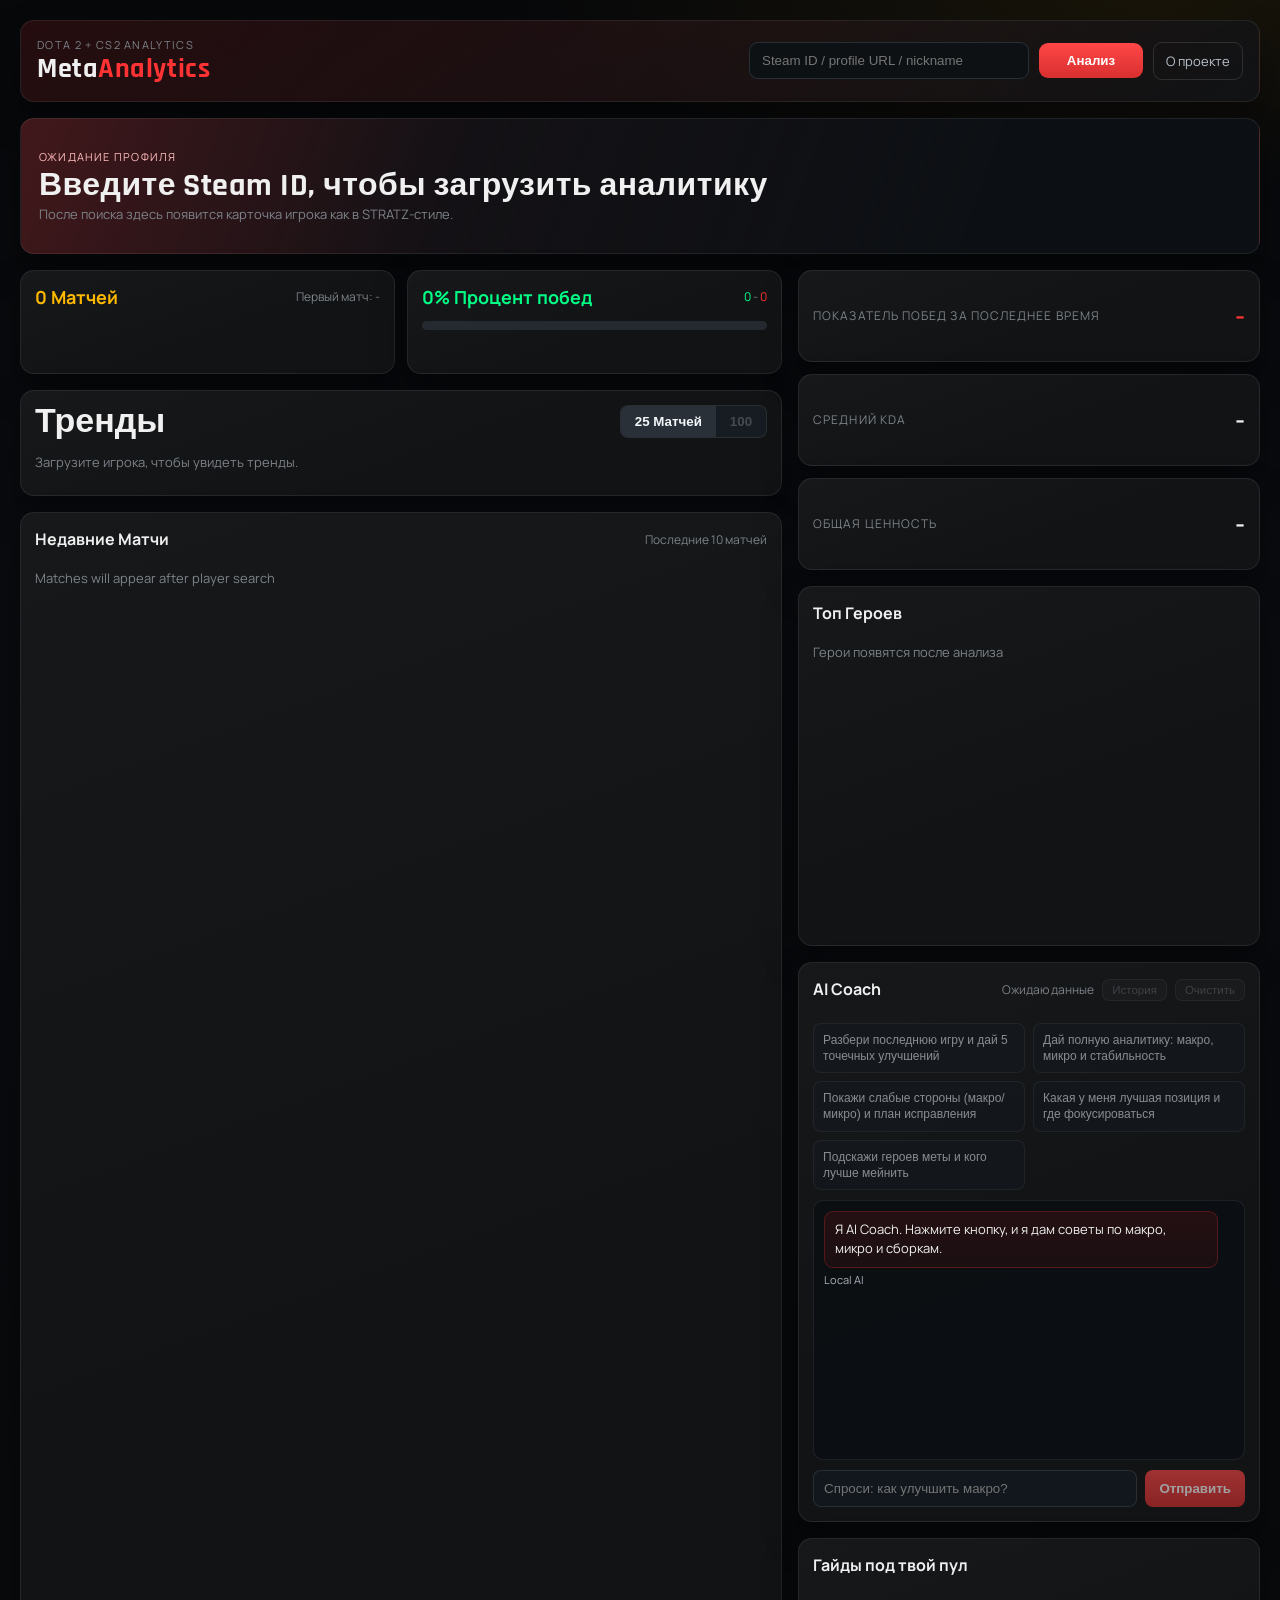
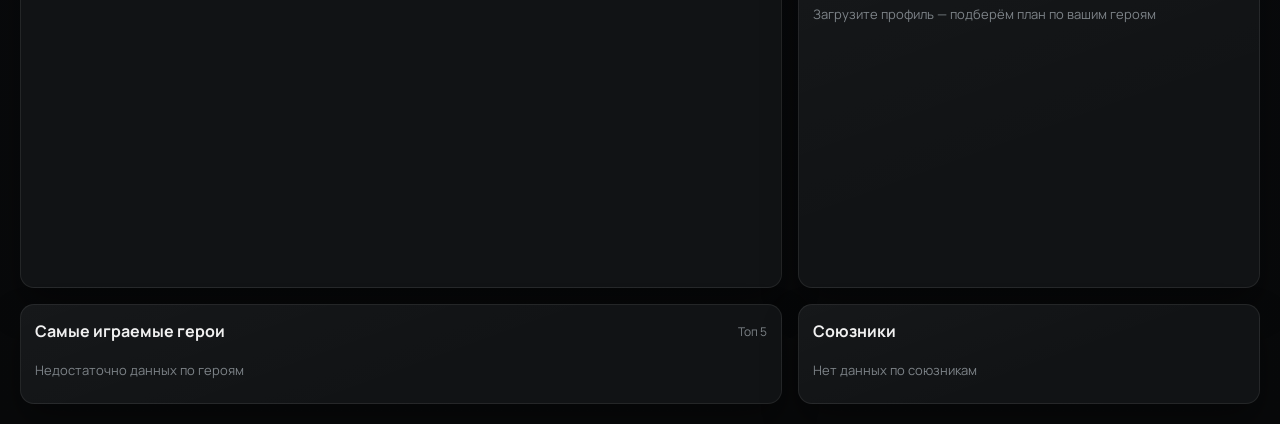
==== commit 88adf345: "Интерфейс: список матчей, история коуча, гайды по своим героям, имена героев Матчи: строки делят выс" ====
--- a/templates/index.html
+++ b/templates/index.html
@@ -4,7 +4,7 @@
     <meta charset="UTF-8">
     <meta name="viewport" content="width=device-width, initial-scale=1.0">
     <title>Meta Analytics</title>
-    <link rel="stylesheet" href="/static/style.css?v=dashboard-stability-v6">
+    <link rel="stylesheet" href="/static/style.css?v=dashboard-ui-v7">
     <script src="/static/vendor/react.production.min.js"></script>
     <script src="/static/vendor/react-dom.production.min.js"></script>
     <script src="/static/vendor/babel.min.js"></script>
@@ -14,19 +14,20 @@
         <div class="panel error-panel">Загрузка интерфейса Meta Analytics...</div>
     </div>
 
-    <script type="text/babel" data-presets="env,react" src="/static/components/AppHeader.js?v=dashboard-stability-v6"></script>
-    <script type="text/babel" data-presets="env,react" src="/static/components/PlayerBanner.js?v=dashboard-stability-v6"></script>
-    <script type="text/babel" data-presets="env,react" src="/static/components/PerformanceStrip.js?v=dashboard-stability-v6"></script>
-    <script type="text/babel" data-presets="env,react" src="/static/components/OverviewCards.js?v=dashboard-stability-v6"></script>
-    <script type="text/babel" data-presets="env,react" src="/static/components/TopHeroesCard.js?v=dashboard-stability-v6"></script>
-    <script type="text/babel" data-presets="env,react" src="/static/components/MatchesTable.js?v=dashboard-stability-v6"></script>
-    <script type="text/babel" data-presets="env,react" src="/static/components/TrendsPanel.js?v=dashboard-stability-v6"></script>
-    <script type="text/babel" data-presets="env,react" src="/static/components/MostPlayedHeroesPanel.js?v=dashboard-stability-v6"></script>
-    <script type="text/babel" data-presets="env,react" src="/static/components/AlliesPanel.js?v=dashboard-stability-v6"></script>
-    <script type="text/babel" data-presets="env,react" src="/static/components/ActivityPanel.js?v=dashboard-stability-v6"></script>
-    <script type="text/babel" data-presets="env,react" src="/static/components/AICoachPanel.js?v=dashboard-stability-v6"></script>
-    <script type="text/babel" data-presets="env,react" src="/static/components/MetaGuidesPanel.js?v=dashboard-stability-v6"></script>
-    <script type="text/babel" data-presets="env,react" src="/static/script.js?v=dashboard-stability-v6"></script>
+    <script type="text/babel" data-presets="env,react" src="/static/components/heroNames.js?v=dashboard-ui-v7"></script>
+    <script type="text/babel" data-presets="env,react" src="/static/components/AppHeader.js?v=dashboard-ui-v7"></script>
+    <script type="text/babel" data-presets="env,react" src="/static/components/PlayerBanner.js?v=dashboard-ui-v7"></script>
+    <script type="text/babel" data-presets="env,react" src="/static/components/PerformanceStrip.js?v=dashboard-ui-v7"></script>
+    <script type="text/babel" data-presets="env,react" src="/static/components/OverviewCards.js?v=dashboard-ui-v7"></script>
+    <script type="text/babel" data-presets="env,react" src="/static/components/TopHeroesCard.js?v=dashboard-ui-v7"></script>
+    <script type="text/babel" data-presets="env,react" src="/static/components/MatchesTable.js?v=dashboard-ui-v7"></script>
+    <script type="text/babel" data-presets="env,react" src="/static/components/TrendsPanel.js?v=dashboard-ui-v7"></script>
+    <script type="text/babel" data-presets="env,react" src="/static/components/MostPlayedHeroesPanel.js?v=dashboard-ui-v7"></script>
+    <script type="text/babel" data-presets="env,react" src="/static/components/AlliesPanel.js?v=dashboard-ui-v7"></script>
+    <script type="text/babel" data-presets="env,react" src="/static/components/ActivityPanel.js?v=dashboard-ui-v7"></script>
+    <script type="text/babel" data-presets="env,react" src="/static/components/AICoachPanel.js?v=dashboard-ui-v7"></script>
+    <script type="text/babel" data-presets="env,react" src="/static/components/MetaGuidesPanel.js?v=dashboard-ui-v7"></script>
+    <script type="text/babel" data-presets="env,react" src="/static/script.js?v=dashboard-ui-v7"></script>
     <script>
         window.setTimeout(function () {
             var root = document.getElementById("root");
--- a/static/style.css
+++ b/static/style.css
@@ -303,10 +303,19 @@
     align-content: start;
 }
 
+/* minmax(0, 1fr), а не 1fr по умолчанию: грид-дорожка иначе расширяется до
+   min-content самой широкой панели и вылезает за пределы колонки - правый столбец
+   уезжал за край экрана на узких мониторах. */
+.dashboard-main,
+.dashboard-side {
+    grid-template-columns: minmax(0, 1fr);
+}
+
 .dashboard-main > .panel,
 .dashboard-side > .panel,
 .dashboard-side > section {
     width: 100%;
+    min-width: 0;
     align-self: start;
 }
 
@@ -502,7 +511,9 @@
 
 .hero-meta {
     display: grid;
-    line-height: 1.1;
+    gap: 3px;
+    line-height: 1.15;
+    min-width: 0;
 }
 
 .hero-meta strong {
@@ -514,6 +525,32 @@
     font-size: 12px;
 }
 
+.hero-name-label {
+    font-size: 13.5px;
+    font-weight: 600;
+    white-space: nowrap;
+    overflow: hidden;
+    text-overflow: ellipsis;
+}
+
+.hero-meta-stats {
+    display: flex;
+    align-items: baseline;
+    gap: 8px;
+}
+
+.hero-meta-stats b {
+    font-size: 14px;
+}
+
+.wr-good {
+    color: #1ce17c;
+}
+
+.wr-bad {
+    color: #ff664d;
+}
+
 .matches-panel {
     padding: var(--panel-pad);
     display: grid;
@@ -527,8 +564,12 @@
 
 .matches-list {
     display: grid;
+    /* Строки делят высоту панели поровну, поэтому под десятым матчем не остаётся
+       пустой полосы. minmax не даёт им схлопнуться на низком экране - там
+       включается прокрутка. */
+    grid-auto-rows: minmax(72px, 1fr);
     gap: 7px;
-    align-content: start;
+    align-content: stretch;
     overflow-y: auto;
     padding-right: 4px;
 }
@@ -711,6 +752,14 @@
 .allies-panel,
 .activity-panel {
     padding: var(--panel-pad);
+}
+
+/* Тепловая карта - 53 недели ячейками фиксированного размера, она шире панели на
+   узких мониторах. Пусть прокручивается внутри себя, иначе распирает всю страницу
+   и появляется горизонтальная прокрутка документа. */
+.activity-heatmap-container {
+    overflow-x: auto;
+    max-width: 100%;
 }
 
 .features-grid > .panel {
@@ -1203,6 +1252,50 @@
     border-radius: 9px;
     background: rgba(14, 18, 22, 0.8);
     border: 1px solid rgba(255, 255, 255, 0.08);
+    transition: border-color 0.18s ease, background 0.18s ease, transform 0.18s ease;
+}
+
+.meta-guide-row.is-active {
+    background: rgba(22, 29, 36, 0.95);
+    border-color: rgba(255, 255, 255, 0.2);
+    transform: translateX(2px);
+}
+
+/* Подсказка по герою раскрывается только на наведении: в свёрнутом виде строка
+   остаётся такой же компактной, как была. */
+.meta-guide-focus {
+    grid-column: 1 / -1;
+    margin: 0;
+    font-size: 11.5px;
+    line-height: 1.35;
+    color: var(--text-dim);
+    max-height: 0;
+    opacity: 0;
+    overflow: hidden;
+    transition: max-height 0.22s ease, opacity 0.22s ease, padding-top 0.22s ease;
+}
+
+.meta-guide-row.is-active .meta-guide-focus {
+    max-height: 48px;
+    opacity: 1;
+    padding-top: 6px;
+}
+
+.meta-guide-bars {
+    display: grid;
+    gap: 4px;
+}
+
+.meta-guide-wr.high {
+    color: #1ce17c;
+}
+
+.meta-guide-wr.mid {
+    color: #f1cc43;
+}
+
+.meta-guide-wr.low {
+    color: #ff664d;
 }
 
 .meta-guide-rank {
@@ -1284,6 +1377,138 @@
     height: 100%;
     border-radius: inherit;
     background: linear-gradient(90deg, #ff4a4a, #ff8b8b);
+    /* Рост от нуля через scaleX, а не через width: анимация запускается самим
+       появлением элемента и не зависит от JS-таймеров. */
+    /* Переход, а не keyframes-анимация появления: на первый кадр он не влияет,
+       поэтому полоса всегда сразу нарисована на свою ширину. Анимация "росла бы
+       из нуля", но если её выполнение приостановлено, полосы залипают пустыми.
+       При смене профиля колонки плавно переезжают на новые значения. */
+    transition: width 0.45s cubic-bezier(0.22, 0.61, 0.36, 1), background 0.18s ease;
+}
+
+.meta-guide-fill.games {
+    background: linear-gradient(90deg, #3f6fd8, #7aa2f7);
+}
+
+.meta-guide-fill.wr.high {
+    background: linear-gradient(90deg, #12a55c, #1ce17c);
+}
+
+.meta-guide-fill.wr.mid {
+    background: linear-gradient(90deg, #b8912a, #f1cc43);
+}
+
+.meta-guide-fill.wr.low {
+    background: linear-gradient(90deg, #c23c28, #ff664d);
+}
+
+@media (prefers-reduced-motion: reduce) {
+    .meta-guide-row,
+    .meta-guide-focus {
+        transition: none;
+    }
+
+    .meta-guide-fill {
+        transition: none;
+    }
+}
+
+.ai-toolbar {
+    display: flex;
+    align-items: center;
+    gap: 8px;
+    flex-wrap: wrap;
+}
+
+.ai-tool-btn {
+    background: rgba(255, 255, 255, 0.06);
+    border: 1px solid rgba(255, 255, 255, 0.12);
+    color: var(--text-dim);
+    border-radius: 7px;
+    padding: 4px 9px;
+    font-size: 11.5px;
+    cursor: pointer;
+    transition: background 0.16s ease, color 0.16s ease, border-color 0.16s ease;
+}
+
+.ai-tool-btn:hover:not(:disabled) {
+    background: rgba(255, 255, 255, 0.12);
+    color: #fff;
+}
+
+.ai-tool-btn.is-active {
+    background: rgba(122, 162, 247, 0.18);
+    border-color: rgba(122, 162, 247, 0.5);
+    color: #cfe0ff;
+}
+
+.ai-tool-btn.danger:hover:not(:disabled) {
+    background: rgba(255, 102, 77, 0.16);
+    border-color: rgba(255, 102, 77, 0.5);
+    color: #ff9b88;
+}
+
+.ai-tool-btn:disabled {
+    opacity: 0.4;
+    cursor: default;
+}
+
+.ai-history {
+    display: grid;
+    gap: 5px;
+    margin-bottom: 10px;
+    padding: 9px;
+    border-radius: 9px;
+    background: rgba(14, 18, 22, 0.85);
+    border: 1px solid rgba(255, 255, 255, 0.09);
+    max-height: 190px;
+    overflow-y: auto;
+}
+
+.ai-history-title {
+    margin: 0 0 2px;
+    font-size: 11px;
+    text-transform: uppercase;
+    letter-spacing: 0.4px;
+    color: var(--text-dim);
+}
+
+.ai-history-item {
+    display: flex;
+    align-items: baseline;
+    justify-content: space-between;
+    gap: 10px;
+    text-align: left;
+    background: rgba(255, 255, 255, 0.04);
+    border: 1px solid transparent;
+    border-radius: 7px;
+    padding: 6px 8px;
+    color: var(--text-main);
+    font-size: 12px;
+    cursor: pointer;
+    transition: background 0.16s ease, border-color 0.16s ease;
+}
+
+.ai-history-item:hover:not(:disabled) {
+    background: rgba(255, 255, 255, 0.09);
+    border-color: rgba(255, 255, 255, 0.16);
+}
+
+.ai-history-item:disabled {
+    opacity: 0.5;
+    cursor: default;
+}
+
+.ai-history-text {
+    overflow: hidden;
+    text-overflow: ellipsis;
+    white-space: nowrap;
+}
+
+.ai-history-time {
+    flex-shrink: 0;
+    font-size: 10.5px;
+    color: var(--text-dim);
 }
 
 @media (max-width: 1180px) {
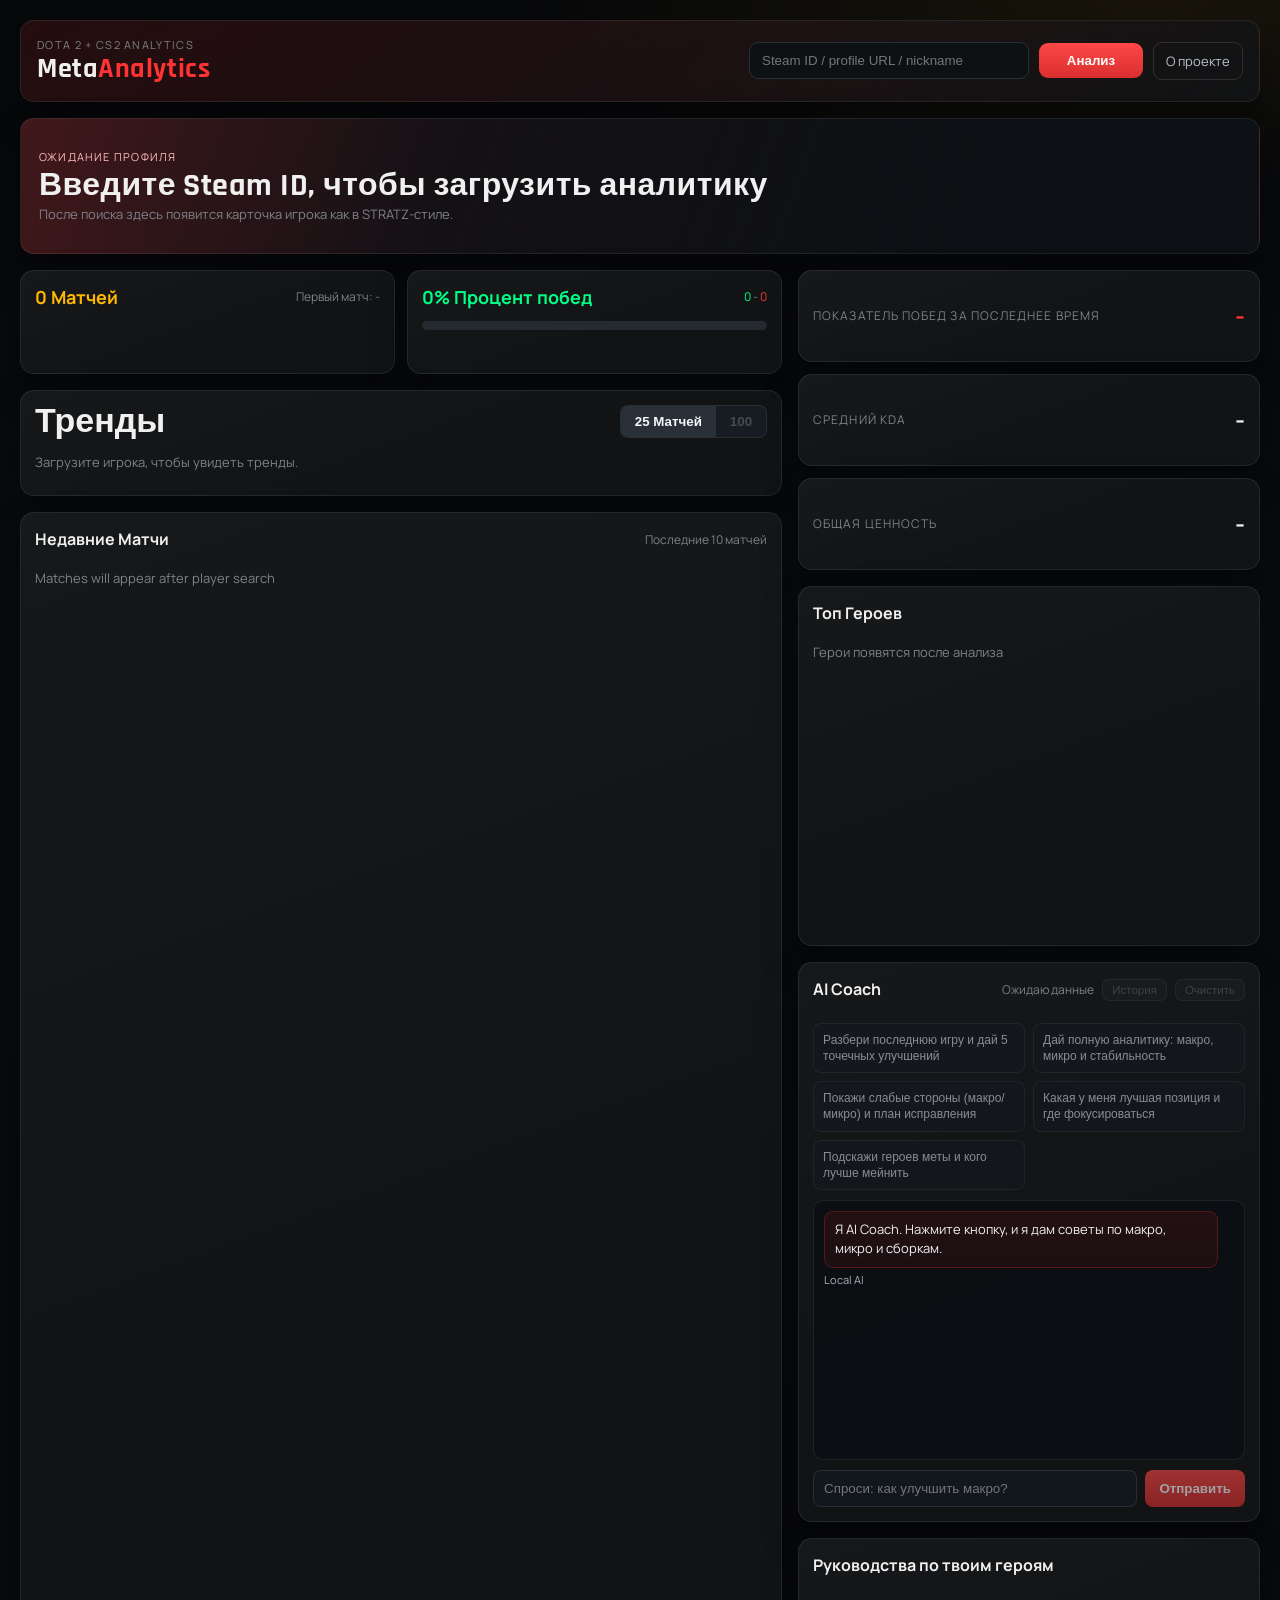
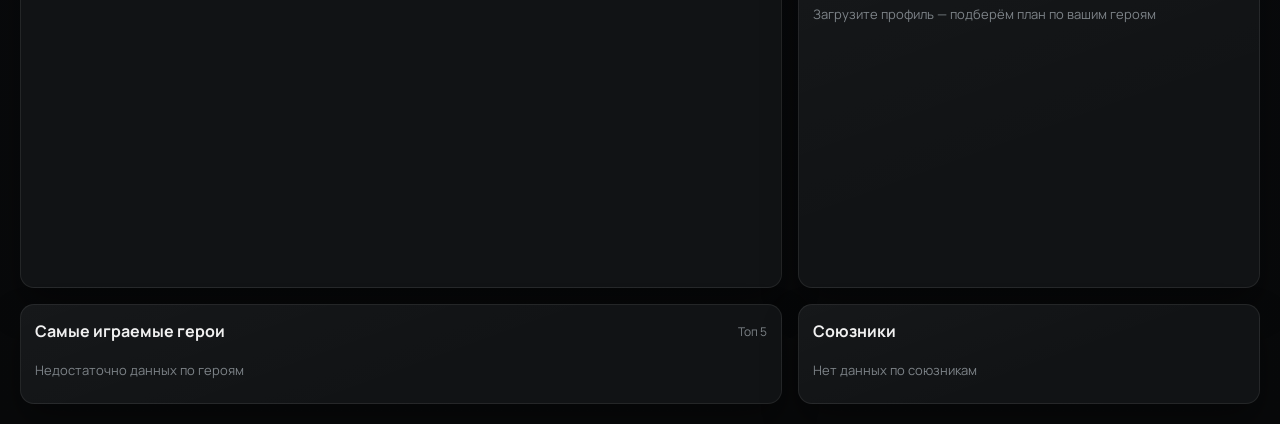
==== commit ec6780bc: "Гайды-руководства, соло/группа, статистика героев и подписи месяцев Гайды: панель больше не показыва" ====
--- a/templates/index.html
+++ b/templates/index.html
@@ -4,7 +4,7 @@
     <meta charset="UTF-8">
     <meta name="viewport" content="width=device-width, initial-scale=1.0">
     <title>Meta Analytics</title>
-    <link rel="stylesheet" href="/static/style.css?v=dashboard-ui-v7">
+    <link rel="stylesheet" href="/static/style.css?v=dashboard-ui-v9">
     <script src="/static/vendor/react.production.min.js"></script>
     <script src="/static/vendor/react-dom.production.min.js"></script>
     <script src="/static/vendor/babel.min.js"></script>
@@ -14,20 +14,20 @@
         <div class="panel error-panel">Загрузка интерфейса Meta Analytics...</div>
     </div>
 
-    <script type="text/babel" data-presets="env,react" src="/static/components/heroNames.js?v=dashboard-ui-v7"></script>
-    <script type="text/babel" data-presets="env,react" src="/static/components/AppHeader.js?v=dashboard-ui-v7"></script>
-    <script type="text/babel" data-presets="env,react" src="/static/components/PlayerBanner.js?v=dashboard-ui-v7"></script>
-    <script type="text/babel" data-presets="env,react" src="/static/components/PerformanceStrip.js?v=dashboard-ui-v7"></script>
-    <script type="text/babel" data-presets="env,react" src="/static/components/OverviewCards.js?v=dashboard-ui-v7"></script>
-    <script type="text/babel" data-presets="env,react" src="/static/components/TopHeroesCard.js?v=dashboard-ui-v7"></script>
-    <script type="text/babel" data-presets="env,react" src="/static/components/MatchesTable.js?v=dashboard-ui-v7"></script>
-    <script type="text/babel" data-presets="env,react" src="/static/components/TrendsPanel.js?v=dashboard-ui-v7"></script>
-    <script type="text/babel" data-presets="env,react" src="/static/components/MostPlayedHeroesPanel.js?v=dashboard-ui-v7"></script>
-    <script type="text/babel" data-presets="env,react" src="/static/components/AlliesPanel.js?v=dashboard-ui-v7"></script>
-    <script type="text/babel" data-presets="env,react" src="/static/components/ActivityPanel.js?v=dashboard-ui-v7"></script>
-    <script type="text/babel" data-presets="env,react" src="/static/components/AICoachPanel.js?v=dashboard-ui-v7"></script>
-    <script type="text/babel" data-presets="env,react" src="/static/components/MetaGuidesPanel.js?v=dashboard-ui-v7"></script>
-    <script type="text/babel" data-presets="env,react" src="/static/script.js?v=dashboard-ui-v7"></script>
+    <script type="text/babel" data-presets="env,react" src="/static/components/heroNames.js?v=dashboard-ui-v9"></script>
+    <script type="text/babel" data-presets="env,react" src="/static/components/AppHeader.js?v=dashboard-ui-v9"></script>
+    <script type="text/babel" data-presets="env,react" src="/static/components/PlayerBanner.js?v=dashboard-ui-v9"></script>
+    <script type="text/babel" data-presets="env,react" src="/static/components/PerformanceStrip.js?v=dashboard-ui-v9"></script>
+    <script type="text/babel" data-presets="env,react" src="/static/components/OverviewCards.js?v=dashboard-ui-v9"></script>
+    <script type="text/babel" data-presets="env,react" src="/static/components/TopHeroesCard.js?v=dashboard-ui-v9"></script>
+    <script type="text/babel" data-presets="env,react" src="/static/components/MatchesTable.js?v=dashboard-ui-v9"></script>
+    <script type="text/babel" data-presets="env,react" src="/static/components/TrendsPanel.js?v=dashboard-ui-v9"></script>
+    <script type="text/babel" data-presets="env,react" src="/static/components/MostPlayedHeroesPanel.js?v=dashboard-ui-v9"></script>
+    <script type="text/babel" data-presets="env,react" src="/static/components/AlliesPanel.js?v=dashboard-ui-v9"></script>
+    <script type="text/babel" data-presets="env,react" src="/static/components/ActivityPanel.js?v=dashboard-ui-v9"></script>
+    <script type="text/babel" data-presets="env,react" src="/static/components/AICoachPanel.js?v=dashboard-ui-v9"></script>
+    <script type="text/babel" data-presets="env,react" src="/static/components/MetaGuidesPanel.js?v=dashboard-ui-v9"></script>
+    <script type="text/babel" data-presets="env,react" src="/static/script.js?v=dashboard-ui-v9"></script>
     <script>
         window.setTimeout(function () {
             var root = document.getElementById("root");
--- a/static/style.css
+++ b/static/style.css
@@ -895,16 +895,27 @@
     border-radius: inherit;
 }
 
+/* Все колонки в фирменном красном градиенте. Оттенок отличает хороший винрейт
+   от плохого, но семейство цвета едино, чтобы панель читалась как одно целое. */
 .stats-fill.good {
-    background: linear-gradient(90deg, #1db954, #22d164);
+    background: linear-gradient(90deg, #7a1020, #d8263a 60%, #ff6a5a);
 }
 
 .stats-fill.bad {
-    background: linear-gradient(90deg, #ff3333, #d8263a);
+    background: linear-gradient(90deg, #4a0d16, #a11d2c 60%, #ff3333);
 }
 
 .stats-fill.warm {
-    background: linear-gradient(90deg, #d2bd2a, #f0dd5a);
+    background: linear-gradient(90deg, #6d1220, #e03146 65%, #ff8a6a);
+}
+
+.stats-track,
+.stats-track.warm {
+    background: #241a1c;
+}
+
+.stats-value.warm {
+    color: #ff8a6a;
 }
 
 .activity-title-row {
@@ -1017,18 +1028,25 @@
 .activity-cell.level-3 { background-color: rgba(255, 51, 51, 0.8); } 
 .activity-cell.level-4 { background-color: rgba(255, 51, 51, 1); }
 
+/* Размер ячейки задан один раз: сетка, подписи месяцев и сами ячейки обязаны
+   совпадать по шагу, иначе подписи разъезжаются с колонками. */
+.activity-heatmap-container {
+    --cell: 11px;
+    --cell-gap: 3px;
+}
+
 .activity-grid {
     --weeks: 53;
     display: grid;
-    grid-template-columns: repeat(var(--weeks), 7px);
-    grid-template-rows: repeat(7, 7px);
-    gap: 2px;
+    grid-template-columns: repeat(var(--weeks), var(--cell));
+    grid-template-rows: repeat(7, var(--cell));
+    gap: var(--cell-gap);
     width: max-content;
 }
 
 .activity-cell {
-    width: 7px;
-    height: 7px;
+    width: var(--cell);
+    height: var(--cell);
     border-radius: 2px;
     background: #171c20;
     border: 1px solid rgba(255, 255, 255, 0.03);
@@ -1058,9 +1076,16 @@
     --weeks: 53;
     margin-top: 8px;
     display: grid;
-    grid-template-columns: repeat(var(--weeks), 7px);
-    gap: 2px;
+    grid-template-columns: repeat(var(--weeks), var(--cell));
+    gap: var(--cell-gap);
     width: max-content;
+    /* Подпись месяца шире своей колонки и не должна её распирать. */
+    font-size: 11px;
+    white-space: nowrap;
+}
+
+.activity-months > span {
+    overflow: visible;
 }
 
 .activity-month-label {
@@ -1243,172 +1268,129 @@
     gap: 8px;
 }
 
-.meta-guide-row {
-    display: grid;
-    grid-template-columns: 28px minmax(0, 1fr) minmax(155px, 0.8fr);
-    gap: 9px;
-    align-items: center;
-    padding: 8px;
-    border-radius: 9px;
+.guide-card {
+    border-radius: 10px;
     background: rgba(14, 18, 22, 0.8);
     border: 1px solid rgba(255, 255, 255, 0.08);
-    transition: border-color 0.18s ease, background 0.18s ease, transform 0.18s ease;
-}
-
-.meta-guide-row.is-active {
-    background: rgba(22, 29, 36, 0.95);
-    border-color: rgba(255, 255, 255, 0.2);
-    transform: translateX(2px);
-}
-
-/* Подсказка по герою раскрывается только на наведении: в свёрнутом виде строка
-   остаётся такой же компактной, как была. */
-.meta-guide-focus {
-    grid-column: 1 / -1;
-    margin: 0;
-    font-size: 11.5px;
-    line-height: 1.35;
+    overflow: hidden;
+    transition: border-color 0.18s ease, background 0.18s ease;
+}
+
+.guide-card.is-open {
+    background: rgba(24, 16, 18, 0.95);
+    border-color: rgba(216, 38, 58, 0.45);
+}
+
+.guide-head {
+    display: grid;
+    grid-template-columns: 22px 46px minmax(0, 1fr) 18px;
+    gap: 10px;
+    align-items: center;
+    width: 100%;
+    padding: 9px 10px;
+    background: none;
+    border: 0;
+    color: inherit;
+    text-align: left;
+    cursor: pointer;
+    font: inherit;
+}
+
+.guide-head:hover {
+    background: rgba(255, 255, 255, 0.04);
+}
+
+.guide-rank {
+    display: grid;
+    place-items: center;
+    width: 22px;
+    height: 22px;
+    border-radius: 999px;
+    font-size: 11px;
+    font-weight: 700;
+    color: #ffb3a8;
+    background: rgba(216, 38, 58, 0.22);
+    border: 1px solid rgba(216, 38, 58, 0.5);
+}
+
+.guide-hero {
+    width: 46px;
+    height: 26px;
+    border-radius: 5px;
+    object-fit: cover;
+}
+
+.guide-title {
+    display: grid;
+    gap: 2px;
+    min-width: 0;
+}
+
+.guide-title strong {
+    font-size: 13.5px;
+    white-space: nowrap;
+    overflow: hidden;
+    text-overflow: ellipsis;
+}
+
+.guide-role {
+    font-size: 11px;
     color: var(--text-dim);
+}
+
+.guide-chevron {
+    font-size: 15px;
+    color: var(--text-dim);
+    text-align: center;
+}
+
+/* Тело раскрывается только у выбранного героя. Панель узкая: пять развёрнутых
+   руководств сразу превратили бы её в сплошную простыню текста. */
+.guide-body {
+    display: grid;
+    gap: 6px;
+    padding: 0 10px;
     max-height: 0;
     opacity: 0;
     overflow: hidden;
-    transition: max-height 0.22s ease, opacity 0.22s ease, padding-top 0.22s ease;
-}
-
-.meta-guide-row.is-active .meta-guide-focus {
-    max-height: 48px;
+    transition: max-height 0.25s ease, opacity 0.25s ease, padding 0.25s ease;
+}
+
+.guide-card.is-open .guide-body {
+    max-height: 320px;
     opacity: 1;
-    padding-top: 6px;
-}
-
-.meta-guide-bars {
-    display: grid;
-    gap: 4px;
-}
-
-.meta-guide-wr.high {
-    color: #1ce17c;
-}
-
-.meta-guide-wr.mid {
-    color: #f1cc43;
-}
-
-.meta-guide-wr.low {
-    color: #ff664d;
-}
-
-.meta-guide-rank {
-    width: 22px;
-    height: 22px;
-    border-radius: 999px;
-    display: grid;
-    place-items: center;
-    font-size: 11px;
-    font-weight: 800;
-    color: #ffc4c4;
-    background: rgba(255, 51, 51, 0.2);
-    border: 1px solid rgba(255, 51, 51, 0.35);
-}
-
-.meta-guide-main {
-    display: flex;
-    align-items: center;
-    gap: 8px;
-    min-width: 0;
-}
-
-.meta-guide-hero {
-    width: 58px;
-    height: 34px;
-    border-radius: 6px;
-    object-fit: cover;
-    border: 1px solid rgba(255, 255, 255, 0.12);
-}
-
-.meta-guide-text {
-    min-width: 0;
-    display: grid;
-    gap: 2px;
-}
-
-.meta-guide-text strong {
-    font-size: 13px;
-    line-height: 1.2;
-    white-space: nowrap;
-    overflow: hidden;
-    text-overflow: ellipsis;
-}
-
-.meta-guide-text span {
+    padding: 0 10px 10px;
+}
+
+.guide-line {
+    margin: 0;
     font-size: 12px;
-    color: #a8b3be;
-    white-space: nowrap;
-    overflow: hidden;
-    text-overflow: ellipsis;
-}
-
-.meta-guide-stats {
-    display: grid;
-    gap: 5px;
-}
-
-.meta-guide-numbers {
-    display: flex;
-    align-items: center;
-    justify-content: space-between;
-    gap: 8px;
-    color: #dde3ea;
-    font-size: 12px;
-}
-
-.meta-guide-numbers span {
-    white-space: nowrap;
-}
-
-.meta-guide-track {
-    height: 8px;
-    border-radius: 999px;
-    background: #232a31;
-    overflow: hidden;
-}
-
-.meta-guide-fill {
-    height: 100%;
-    border-radius: inherit;
-    background: linear-gradient(90deg, #ff4a4a, #ff8b8b);
-    /* Рост от нуля через scaleX, а не через width: анимация запускается самим
-       появлением элемента и не зависит от JS-таймеров. */
-    /* Переход, а не keyframes-анимация появления: на первый кадр он не влияет,
-       поэтому полоса всегда сразу нарисована на свою ширину. Анимация "росла бы
-       из нуля", но если её выполнение приостановлено, полосы залипают пустыми.
-       При смене профиля колонки плавно переезжают на новые значения. */
-    transition: width 0.45s cubic-bezier(0.22, 0.61, 0.36, 1), background 0.18s ease;
-}
-
-.meta-guide-fill.games {
-    background: linear-gradient(90deg, #3f6fd8, #7aa2f7);
-}
-
-.meta-guide-fill.wr.high {
-    background: linear-gradient(90deg, #12a55c, #1ce17c);
-}
-
-.meta-guide-fill.wr.mid {
-    background: linear-gradient(90deg, #b8912a, #f1cc43);
-}
-
-.meta-guide-fill.wr.low {
-    background: linear-gradient(90deg, #c23c28, #ff664d);
+    line-height: 1.4;
+    color: var(--text-main);
+}
+
+.guide-line.warn {
+    color: #ffb3a8;
+}
+
+.guide-label {
+    display: inline-block;
+    min-width: 58px;
+    margin-right: 6px;
+    font-size: 10px;
+    font-weight: 700;
+    text-transform: uppercase;
+    letter-spacing: 0.4px;
+    color: var(--text-dim);
+}
+
+.guide-line.warn .guide-label {
+    color: #d8263a;
 }
 
 @media (prefers-reduced-motion: reduce) {
-    .meta-guide-row,
-    .meta-guide-focus {
-        transition: none;
-    }
-
-    .meta-guide-fill {
+    .guide-card,
+    .guide-body {
         transition: none;
     }
 }
@@ -1596,17 +1578,12 @@
         min-height: 460px;
     }
 
-    .meta-guide-row {
-        grid-template-columns: minmax(0, 1fr);
-    }
-
-    .meta-guide-numbers {
-        justify-content: flex-start;
-        gap: 12px;
-    }
-
-    .meta-guide-rank {
-        display: none;
+    .guide-head {
+        grid-template-columns: 22px 46px minmax(0, 1fr) 18px;
+    }
+
+    .guide-label {
+        min-width: 52px;
     }
 }
 
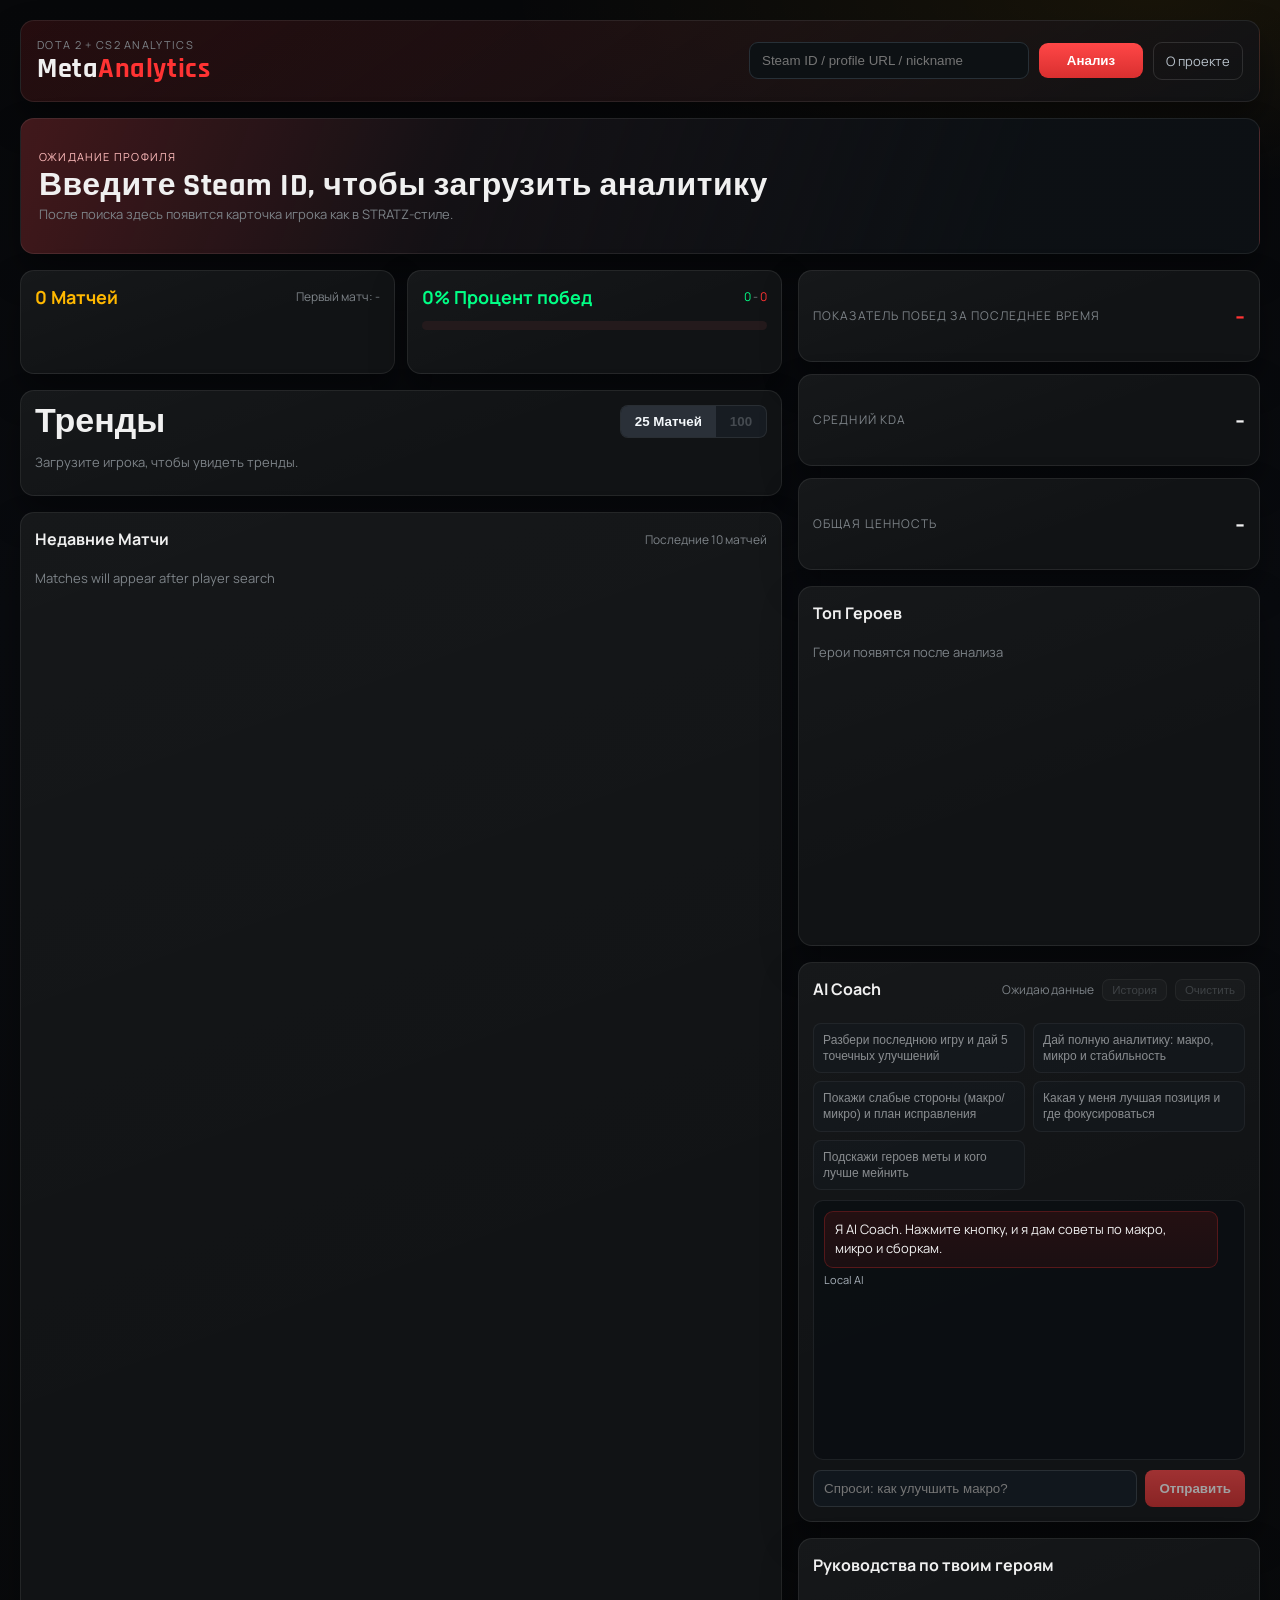
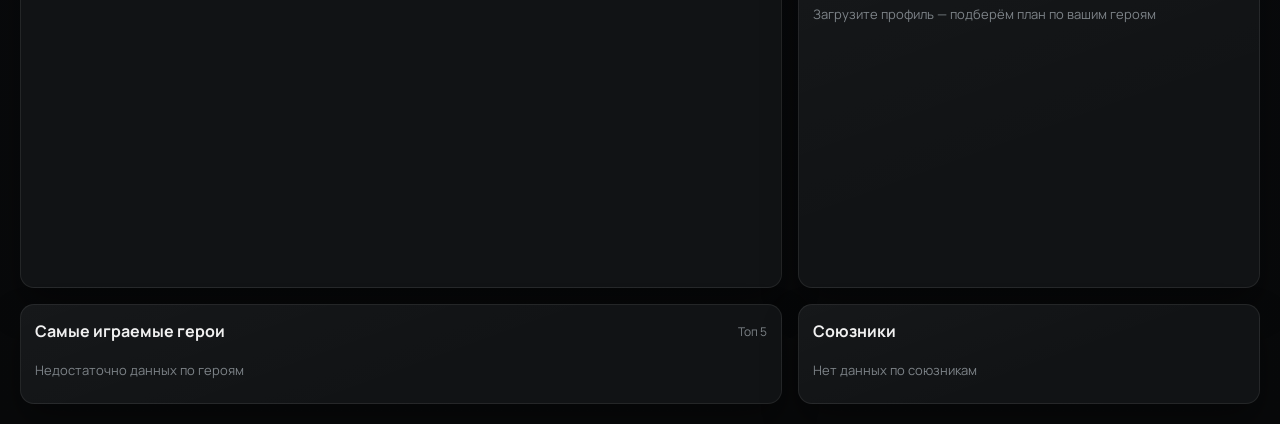
==== commit 65125588: "Колесо трендов: реальные данные, выбор героев и метрик Колесо показывало вымысел. radar_benchmark и " ====
--- a/templates/index.html
+++ b/templates/index.html
@@ -4,7 +4,7 @@
     <meta charset="UTF-8">
     <meta name="viewport" content="width=device-width, initial-scale=1.0">
     <title>Meta Analytics</title>
-    <link rel="stylesheet" href="/static/style.css?v=dashboard-ui-v9">
+    <link rel="stylesheet" href="/static/style.css?v=dashboard-wheel-v11">
     <script src="/static/vendor/react.production.min.js"></script>
     <script src="/static/vendor/react-dom.production.min.js"></script>
     <script src="/static/vendor/babel.min.js"></script>
@@ -14,20 +14,20 @@
         <div class="panel error-panel">Загрузка интерфейса Meta Analytics...</div>
     </div>
 
-    <script type="text/babel" data-presets="env,react" src="/static/components/heroNames.js?v=dashboard-ui-v9"></script>
-    <script type="text/babel" data-presets="env,react" src="/static/components/AppHeader.js?v=dashboard-ui-v9"></script>
-    <script type="text/babel" data-presets="env,react" src="/static/components/PlayerBanner.js?v=dashboard-ui-v9"></script>
-    <script type="text/babel" data-presets="env,react" src="/static/components/PerformanceStrip.js?v=dashboard-ui-v9"></script>
-    <script type="text/babel" data-presets="env,react" src="/static/components/OverviewCards.js?v=dashboard-ui-v9"></script>
-    <script type="text/babel" data-presets="env,react" src="/static/components/TopHeroesCard.js?v=dashboard-ui-v9"></script>
-    <script type="text/babel" data-presets="env,react" src="/static/components/MatchesTable.js?v=dashboard-ui-v9"></script>
-    <script type="text/babel" data-presets="env,react" src="/static/components/TrendsPanel.js?v=dashboard-ui-v9"></script>
-    <script type="text/babel" data-presets="env,react" src="/static/components/MostPlayedHeroesPanel.js?v=dashboard-ui-v9"></script>
-    <script type="text/babel" data-presets="env,react" src="/static/components/AlliesPanel.js?v=dashboard-ui-v9"></script>
-    <script type="text/babel" data-presets="env,react" src="/static/components/ActivityPanel.js?v=dashboard-ui-v9"></script>
-    <script type="text/babel" data-presets="env,react" src="/static/components/AICoachPanel.js?v=dashboard-ui-v9"></script>
-    <script type="text/babel" data-presets="env,react" src="/static/components/MetaGuidesPanel.js?v=dashboard-ui-v9"></script>
-    <script type="text/babel" data-presets="env,react" src="/static/script.js?v=dashboard-ui-v9"></script>
+    <script type="text/babel" data-presets="env,react" src="/static/components/heroNames.js?v=dashboard-wheel-v11"></script>
+    <script type="text/babel" data-presets="env,react" src="/static/components/AppHeader.js?v=dashboard-wheel-v11"></script>
+    <script type="text/babel" data-presets="env,react" src="/static/components/PlayerBanner.js?v=dashboard-wheel-v11"></script>
+    <script type="text/babel" data-presets="env,react" src="/static/components/PerformanceStrip.js?v=dashboard-wheel-v11"></script>
+    <script type="text/babel" data-presets="env,react" src="/static/components/OverviewCards.js?v=dashboard-wheel-v11"></script>
+    <script type="text/babel" data-presets="env,react" src="/static/components/TopHeroesCard.js?v=dashboard-wheel-v11"></script>
+    <script type="text/babel" data-presets="env,react" src="/static/components/MatchesTable.js?v=dashboard-wheel-v11"></script>
+    <script type="text/babel" data-presets="env,react" src="/static/components/TrendsPanel.js?v=dashboard-wheel-v11"></script>
+    <script type="text/babel" data-presets="env,react" src="/static/components/MostPlayedHeroesPanel.js?v=dashboard-wheel-v11"></script>
+    <script type="text/babel" data-presets="env,react" src="/static/components/AlliesPanel.js?v=dashboard-wheel-v11"></script>
+    <script type="text/babel" data-presets="env,react" src="/static/components/ActivityPanel.js?v=dashboard-wheel-v11"></script>
+    <script type="text/babel" data-presets="env,react" src="/static/components/AICoachPanel.js?v=dashboard-wheel-v11"></script>
+    <script type="text/babel" data-presets="env,react" src="/static/components/MetaGuidesPanel.js?v=dashboard-wheel-v11"></script>
+    <script type="text/babel" data-presets="env,react" src="/static/script.js?v=dashboard-wheel-v11"></script>
     <script>
         window.setTimeout(function () {
             var root = document.getElementById("root");
--- a/static/style.css
+++ b/static/style.css
@@ -372,7 +372,7 @@
 
 .wr-progress-bg {
     margin-top: 12px;
-    background: #242a2f;
+    background: #241a1c;
     height: 9px;
     border-radius: 999px;
     overflow: hidden;
@@ -380,8 +380,9 @@
 
 .wr-progress-fill {
     height: 100%;
-    background: linear-gradient(90deg, #00d46f, #00ff85);
-    box-shadow: 0 0 16px rgba(0, 255, 133, 0.32);
+    background: linear-gradient(90deg, #7a1020, #d8263a 60%, #ff6a5a);
+    box-shadow: 0 0 16px rgba(216, 38, 58, 0.35);
+    transition: width 0.45s cubic-bezier(0.22, 0.61, 0.36, 1);
 }
 
 .wins-count {
@@ -1705,48 +1706,171 @@
     display: grid;
     justify-items: center;
     text-align: center;
-}
-
-.wheel-center-value span {
-    font-size: 26px;
+    width: 132px;
+    pointer-events: none;
+}
+
+.wheel-center-panel {
+    display: grid;
+    gap: 2px;
+    justify-items: center;
+}
+
+.wheel-center-title {
+    font-size: 12px;
+    font-weight: 700;
+    color: #ffd7cf;
+    white-space: nowrap;
+    overflow: hidden;
+    text-overflow: ellipsis;
+    max-width: 128px;
+}
+
+.wheel-center-main {
+    font-size: 24px;
     font-weight: 800;
     font-family: "Rajdhani", sans-serif;
-}
-
-.wheel-center-value small {
+    line-height: 1.05;
+}
+
+.wheel-center-main small {
+    font-size: 11px;
+    font-weight: 600;
     color: var(--text-dim);
-    font-size: 12px;
+}
+
+.wheel-center-main.good {
+    color: #1ce17c;
+}
+
+.wheel-center-main.bad {
+    color: #ff664d;
+}
+
+.wheel-center-sub {
+    font-size: 10.5px;
+    line-height: 1.25;
+    color: var(--text-dim);
+}
+
+.wheel-center-hint {
+    margin-top: 2px;
+    font-size: 9.5px;
+    color: rgba(201, 209, 218, 0.55);
+}
+
+/* Секторы кликабельны: по нажатию в центре появляется реальная метрика. */
+.wheel-sector {
+    cursor: pointer;
+    transition: fill-opacity 0.18s ease, stroke 0.18s ease;
+}
+
+.wheel-sector:hover {
+    fill-opacity: 0.95;
 }
 
 .wheel-stat-icon {
     position: absolute;
     transform: translate(-50%, -50%);
-    width: 28px;
-    height: 28px;
-    border-radius: 999px;
-    display: grid;
-    place-items: center;
-    background: rgba(11, 15, 19, 0.95);
+    display: grid;
+    justify-items: center;
+    gap: 1px;
+    padding: 3px 5px;
+    border-radius: 8px;
+    background: rgba(11, 15, 19, 0.92);
     border: 1px solid rgba(255, 255, 255, 0.12);
-    font-size: 14px;
-}
-
-.wheel-hero-icon {
+    color: inherit;
+    cursor: pointer;
+    font: inherit;
+    transition: border-color 0.18s ease, background 0.18s ease, transform 0.18s ease;
+}
+
+.wheel-stat-icon:hover {
+    background: rgba(24, 16, 18, 0.98);
+    border-color: rgba(216, 38, 58, 0.6);
+}
+
+.wheel-stat-icon.is-active {
+    border-color: #ffd7cf;
+    background: rgba(40, 16, 20, 0.98);
+    transform: translate(-50%, -50%) scale(1.08);
+}
+
+.wheel-stat-glyph {
+    font-size: 13px;
+    line-height: 1;
+}
+
+.wheel-stat-label {
+    font-size: 8.5px;
+    letter-spacing: 0.2px;
+    color: var(--text-dim);
+    line-height: 1;
+}
+
+.wheel-stat-icon.is-active .wheel-stat-label {
+    color: #ffd7cf;
+}
+
+.wheel-hero-btn {
     position: absolute;
     transform: translate(-50%, -50%);
-    width: 20px;
-    height: 20px;
+    padding: 0;
+    border: 0;
+    background: none;
+    line-height: 0;
+    cursor: pointer;
+    transition: transform 0.18s ease;
+}
+
+.wheel-hero-btn:hover {
+    transform: translate(-50%, -50%) scale(1.25);
+    z-index: 2;
+}
+
+.wheel-hero-btn.is-active {
+    transform: translate(-50%, -50%) scale(1.3);
+    z-index: 3;
+}
+
+.wheel-hero-icon {
+    width: 24px;
+    height: 24px;
     border-radius: 999px;
     border: 1px solid rgba(255, 255, 255, 0.25);
     object-fit: cover;
     background: #111;
+    display: block;
+}
+
+.wheel-hero-btn.is-active .wheel-hero-icon {
+    border-color: #ffd7cf;
+    box-shadow: 0 0 0 2px rgba(216, 38, 58, 0.55);
+}
+
+/* Точка показывает винрейт героя, чтобы кольцо читалось без наведения. */
+.wheel-hero-dot {
+    position: absolute;
+    right: -1px;
+    bottom: -1px;
+    width: 7px;
+    height: 7px;
+    border-radius: 999px;
+    border: 1px solid #0b0f13;
+}
+
+.wheel-hero-dot.good {
+    background: #1ce17c;
+}
+
+.wheel-hero-dot.bad {
+    background: #ff664d;
 }
 
 .wheel-context-hint {
     margin-top: 8px;
     display: flex;
     flex-wrap: wrap;
-    justify-content: center;
     gap: 6px;
 }
 
@@ -1760,25 +1884,28 @@
     color: #c9d1da;
 }
 
+.legend-chip.filled {
+    border-color: rgba(216, 38, 58, 0.7);
+    color: #ffb3a8;
+}
+
 .legend-chip.benchmark {
     border-style: dashed;
-    border-color: rgba(206, 214, 224, 0.45);
-    color: #b8c2ce;
-}
-
-.legend-chip.high {
-    border-color: rgba(28, 225, 124, 0.7);
+    border-color: rgba(233, 238, 245, 0.5);
+    color: #dbe3ec;
+}
+
+.legend-chip.dot-good {
+    border-color: rgba(28, 225, 124, 0.6);
     color: #83f0b5;
 }
 
-.legend-chip.medium {
-    border-color: rgba(241, 204, 67, 0.7);
-    color: #f7dd84;
-}
-
-.legend-chip.low {
-    border-color: rgba(255, 102, 77, 0.7);
-    color: #ffb2a2;
+@media (prefers-reduced-motion: reduce) {
+    .wheel-sector,
+    .wheel-stat-icon,
+    .wheel-hero-btn {
+        transition: none;
+    }
 }
 
 .trend-bars-wrap {
